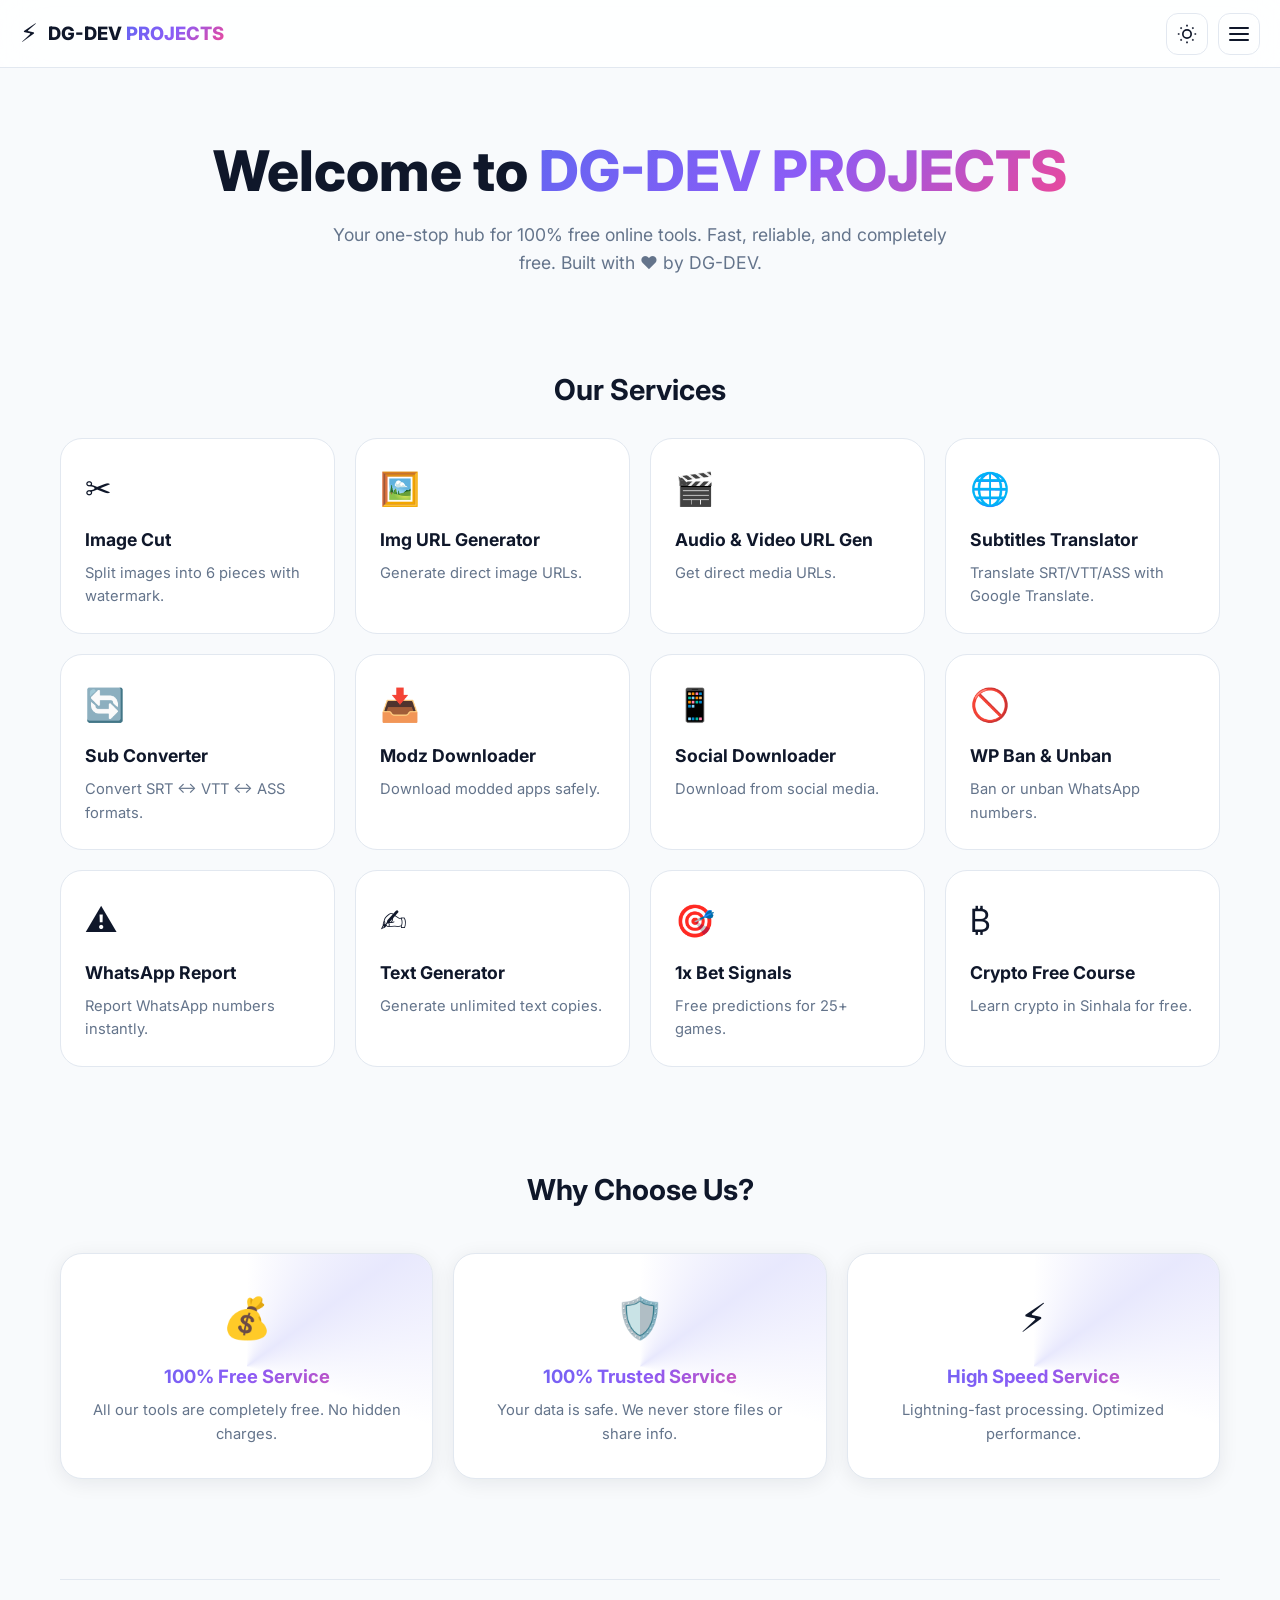
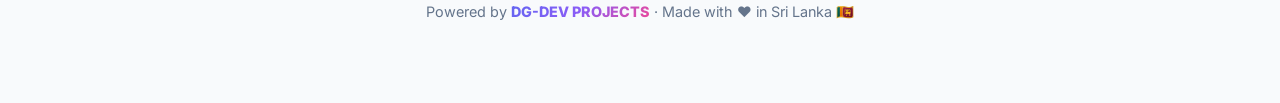
==== index.html @ ba1088c3 "Create index.html" ====
<!DOCTYPE html>
<html lang="en">
<head>
<meta charset="UTF-8"><meta name="viewport" content="width=device-width,initial-scale=1">
<title>DG-DEV PROJECTS - 100% Free Online Tools</title>
<link href="https://fonts.googleapis.com/css2?family=Inter:wght@400;500;600;700;800&family=Noto+Sans+Sinhala:wght@400;500;600;700&display=swap" rel="stylesheet">
<link rel="stylesheet" href="style.css">
<script>(function(){const t=localStorage.getItem('dgdev-theme')||'light';document.documentElement.setAttribute('data-theme',t);})();</script>
<style>
.hero{text-align:center;padding:40px 0 60px}
.hero-title{font-size:clamp(2rem,5vw,3.5rem);font-weight:800;margin-bottom:16px;line-height:1.2}
.hero-brand{background:var(--accent-grad);-webkit-background-clip:text;background-clip:text;color:transparent}
.hero-sub{font-size:1.1rem;color:var(--text-muted);max-width:650px;margin:0 auto}
.section-title{font-size:1.8rem;font-weight:700;margin-bottom:24px;text-align:center}
.services-section{padding:30px 0 60px}
.services-grid{display:grid;grid-template-columns:repeat(auto-fill,minmax(260px,1fr));gap:20px}
.service-card{background:var(--card);border:1px solid var(--border);border-radius:var(--radius-lg);padding:24px;transition:all .3s;position:relative;overflow:hidden}
.service-card::before{content:'';position:absolute;top:0;left:0;right:0;height:3px;background:var(--accent-grad);transform:scaleX(0);transform-origin:left;transition:transform .3s}
.service-card:hover{transform:translateY(-6px);box-shadow:var(--shadow-lg);border-color:var(--primary)}
.service-card:hover::before{transform:scaleX(1)}
.service-card-icon{font-size:2rem;margin-bottom:12px}
.service-card h3{font-size:1.1rem;font-weight:700;margin-bottom:8px}
.service-card p{color:var(--text-muted);font-size:.92rem}
.features-section{padding:40px 0;text-align:center}
.feature-boxes{display:grid;grid-template-columns:repeat(auto-fit,minmax(240px,1fr));gap:20px;margin-top:40px}
.feature-box{background:var(--card);border:1px solid var(--border);border-radius:var(--radius-lg);padding:32px 24px;box-shadow:var(--shadow);transition:all .3s;position:relative;overflow:hidden}
.feature-box::after{content:'';position:absolute;inset:-50%;background:conic-gradient(from 0deg,transparent,rgba(99,102,241,.15),transparent 30%);animation:rotateBg 4s linear infinite;z-index:0}
@keyframes rotateBg{to{transform:rotate(360deg)}}
.feature-box>*{position:relative;z-index:1}
.feature-box:hover{transform:translateY(-4px);box-shadow:var(--shadow-lg)}
.feature-icon{font-size:2.5rem;margin-bottom:12px}
.feature-box h3{font-size:1.15rem;font-weight:700;margin-bottom:8px;background:var(--accent-grad);-webkit-background-clip:text;background-clip:text;color:transparent}
.feature-box p{color:var(--text-muted);font-size:.92rem}
.watermark-bar{margin-top:60px;padding:20px;text-align:center;color:var(--text-muted);font-size:.9rem;border-top:1px solid var(--border)}
.watermark-bar strong{background:var(--accent-grad);-webkit-background-clip:text;background-clip:text;color:transparent;font-weight:800}
</style>
</head>
<body>
<main class="page-container">
  <section class="hero">
    <h1 class="hero-title">Welcome to <span class="hero-brand">DG-DEV PROJECTS</span></h1>
    <p class="hero-sub">Your one-stop hub for 100% free online tools. Fast, reliable, and completely free. Built with ❤️ by DG-DEV.</p>
  </section>

  <section class="services-section">
    <h2 class="section-title">Our Services</h2>
    <div class="services-grid" id="servicesGrid"></div>
  </section>

  <section class="features-section">
    <h2 class="section-title">Why Choose Us?</h2>
    <div class="feature-boxes">
      <div class="feature-box"><div class="feature-icon">💰</div><h3>100% Free Service</h3><p>All our tools are completely free. No hidden charges.</p></div>
      <div class="feature-box"><div class="feature-icon">🛡️</div><h3>100% Trusted Service</h3><p>Your data is safe. We never store files or share info.</p></div>
      <div class="feature-box"><div class="feature-icon">⚡</div><h3>High Speed Service</h3><p>Lightning-fast processing. Optimized performance.</p></div>
    </div>
  </section>

  <div class="watermark-bar">Powered by <strong>DG-DEV PROJECTS</strong> · Made with ❤️ in Sri Lanka 🇱🇰</div>
</main>
<script src="main.js"></script>
<script>
const services=[
{icon:'✂️',name:'Image Cut',desc:'Split images into 6 pieces with watermark.',href:'image-cut.html'},
{icon:'🖼️',name:'Img URL Generator',desc:'Generate direct image URLs.',href:'img-url-generator.html'},
{icon:'🎬',name:'Audio & Video URL Gen',desc:'Get direct media URLs.',href:'av-url-generator.html'},
{icon:'🌐',name:'Subtitles Translator',desc:'Translate SRT/VTT/ASS with Google Translate.',href:'subtitle-translator.html'},
{icon:'🔄',name:'Sub Converter',desc:'Convert SRT ↔ VTT ↔ ASS formats.',href:'subtitle-converter.html'},
{icon:'📥',name:'Modz Downloader',desc:'Download modded apps safely.',href:'modz-downloader.html'},
{icon:'📱',name:'Social Downloader',desc:'Download from social media.',href:'social-downloader.html'},
{icon:'🚫',name:'WP Ban & Unban',desc:'Ban or unban WhatsApp numbers.',href:'wp-ban-unban.html'},
{icon:'⚠️',name:'WhatsApp Report',desc:'Report WhatsApp numbers instantly.',href:'whatsapp-report.html'},
{icon:'✍️',name:'Text Generator',desc:'Generate unlimited text copies.',href:'text-generator.html'},
{icon:'🎯',name:'1x Bet Signals',desc:'Free predictions for 25+ games.',href:'1xbet-signals.html'},
{icon:'₿',name:'Crypto Free Course',desc:'Learn crypto in Sinhala for free.',href:'crypto-course.html'}
];
document.getElementById('servicesGrid').innerHTML=services.map(s=>`<a href="${s.href}" class="service-card"><div class="service-card-icon">${s.icon}</div><h3>${s.name}</h3><p>${s.desc}</p></a>`).join('');
</script>
</body>
</html>
---- style.css ----
:root{--bg:#f8fafc;--bg-2:#fff;--card:#fff;--text:#0f172a;--text-muted:#64748b;--border:#e2e8f0;--primary:#6366f1;--primary-2:#8b5cf6;--accent-grad:linear-gradient(135deg,#6366f1 0%,#8b5cf6 50%,#ec4899 100%);--success:#22c55e;--danger:#ef4444;--warning:#f59e0b;--shadow:0 4px 20px rgba(15,23,42,.08);--shadow-lg:0 20px 50px rgba(15,23,42,.15);--radius:14px;--radius-lg:22px;--header-h:68px}
[data-theme="dark"]{--bg:#0a0f1e;--bg-2:#0f172a;--card:#1e293b;--text:#f1f5f9;--text-muted:#94a3b8;--border:#334155}
*{box-sizing:border-box;margin:0;padding:0}
body{font-family:'Inter','Noto Sans Sinhala',system-ui,sans-serif;background:var(--bg);color:var(--text);line-height:1.6;min-height:100vh;overflow-x:hidden}
a{color:inherit;text-decoration:none}
img{max-width:100%;display:block}

/* Loader */
.dgdev-loader-overlay{position:fixed;inset:0;background:var(--bg);display:flex;flex-direction:column;align-items:center;justify-content:center;gap:20px;z-index:99999;transition:opacity .5s,visibility .5s}
.dgdev-loader-overlay.hidden{opacity:0;visibility:hidden}
.loader{position:relative;width:240px;height:130px;border:1px solid var(--border);padding:15px;background:var(--bg-2);overflow:hidden;border-radius:var(--radius)}
.loader:after{content:"";position:absolute;inset:0;background:linear-gradient(110deg,transparent 40%,rgba(255,255,255,.4) 50%,transparent 60%);animation:ldShine 1.2s linear infinite}
[data-theme="dark"] .loader:after{background:linear-gradient(110deg,transparent 40%,rgba(255,255,255,.1) 50%,transparent 60%)}
@keyframes ldShine{0%{transform:translateX(-100%)}100%{transform:translateX(100%)}}
.loader .wrapper{width:100%;height:100%;position:relative}
.loader .wrapper>div{background:var(--border);border-radius:4px}
.loader .circle{width:50px;height:50px;border-radius:50%}
.loader .line-1,.loader .line-2,.loader .line-3,.loader .line-4{position:absolute;height:10px}
.loader .line-1{top:11px;left:58px;width:100px}
.loader .line-2{top:34px;left:58px;width:150px}
.loader .line-3{top:57px;left:0;width:100%}
.loader .line-4{top:80px;left:0;width:92%}
.loader-brand{font-size:1.1rem;font-weight:700;letter-spacing:2px;background:var(--accent-grad);-webkit-background-clip:text;background-clip:text;color:transparent;animation:ldPulse 1.5s ease-in-out infinite}
@keyframes ldPulse{0%,100%{opacity:.6}50%{opacity:1}}

/* Header */
.dgdev-header{position:fixed;top:0;left:0;right:0;height:var(--header-h);display:flex;align-items:center;justify-content:space-between;padding:0 20px;background:rgba(255,255,255,.85);backdrop-filter:blur(20px);border-bottom:1px solid var(--border);z-index:1000}
[data-theme="dark"] .dgdev-header{background:rgba(15,23,42,.85)}
.dgdev-brand{display:flex;align-items:center;gap:10px;font-weight:800;font-size:1.15rem}
.brand-icon{font-size:1.6rem;display:inline-block;animation:spin 3s linear infinite}
@keyframes spin{to{transform:rotate(360deg)}}
.brand-accent{background:var(--accent-grad);-webkit-background-clip:text;background-clip:text;color:transparent}
.header-actions{display:flex;align-items:center;gap:10px}
.icon-btn{width:42px;height:42px;display:flex;align-items:center;justify-content:center;background:transparent;border:1px solid var(--border);border-radius:12px;cursor:pointer;color:var(--text);transition:all .2s}
.icon-btn:hover{background:var(--bg-2);border-color:var(--primary);color:var(--primary)}
.icon-btn svg{width:20px;height:20px}
.theme-toggle .moon{display:none}
[data-theme="dark"] .theme-toggle .sun{display:none}
[data-theme="dark"] .theme-toggle .moon{display:block}
.hamburger{flex-direction:column;gap:4px}
.hamburger span{width:20px;height:2px;background:currentColor;border-radius:2px}

/* Menu */
.dgdev-menu-overlay{position:fixed;inset:0;z-index:9999;pointer-events:none;visibility:hidden}
.dgdev-menu-overlay.active{pointer-events:auto;visibility:visible}
.menu-backdrop{position:absolute;inset:0;background:rgba(0,0,0,.55);backdrop-filter:blur(4px);opacity:0;transition:opacity .3s}
.dgdev-menu-overlay.active .menu-backdrop{opacity:1}
.menu-panel{position:absolute;top:0;right:0;bottom:0;width:100%;max-width:420px;background:var(--bg-2);border-left:1px solid var(--border);transform:translateX(100%);transition:transform .4s cubic-bezier(.4,0,.2,1);display:flex;flex-direction:column;overflow-y:auto}
.dgdev-menu-overlay.active .menu-panel{transform:translateX(0)}
.menu-header{display:flex;align-items:center;justify-content:space-between;padding:20px;border-bottom:1px solid var(--border);position:sticky;top:0;background:var(--bg-2);z-index:2}
.menu-title{font-weight:800;font-size:1.1rem}
.menu-nav{padding:16px;display:flex;flex-direction:column;gap:6px;flex:1}
.menu-item{display:flex;align-items:center;gap:12px;padding:14px 16px;border-radius:12px;font-weight:500;font-size:.95rem;transition:all .2s;border:1px solid transparent;opacity:0;transform:translateX(20px)}
.dgdev-menu-overlay.active .menu-item{animation:menuIn .4s ease forwards}
@keyframes menuIn{to{opacity:1;transform:none}}
.menu-item:hover{background:var(--bg);border-color:var(--border);transform:translateX(4px)}
.menu-item.active{background:var(--accent-grad);color:#fff}
.menu-icon{font-size:1.2rem}
.menu-footer{padding:20px;border-top:1px solid var(--border);text-align:center;font-size:.85rem;color:var(--text-muted)}

/* Base */
.page-container{padding:calc(var(--header-h) + 30px) 20px 60px;max-width:1200px;margin:0 auto;min-height:100vh}
.page-title{font-size:clamp(1.8rem,4vw,2.5rem);font-weight:800;margin-bottom:8px;background:var(--accent-grad);-webkit-background-clip:text;background-clip:text;color:transparent}
.page-subtitle{color:var(--text-muted);margin-bottom:30px}
.card{background:var(--card);border:1px solid var(--border);border-radius:var(--radius-lg);padding:24px;box-shadow:var(--shadow)}
.btn-primary{display:inline-flex;align-items:center;justify-content:center;gap:8px;padding:12px 24px;background:var(--accent-grad);color:#fff;border:none;border-radius:12px;font-weight:600;font-size:1rem;cursor:pointer;transition:all .2s;font-family:inherit}
.btn-primary:hover{transform:translateY(-2px);box-shadow:0 10px 25px rgba(99,102,241,.4)}
.btn-primary:disabled{opacity:.5;cursor:not-allowed;transform:none}
.btn-secondary{display:inline-flex;align-items:center;gap:8px;padding:10px 18px;background:var(--bg-2);color:var(--text);border:1px solid var(--border);border-radius:10px;font-weight:500;cursor:pointer;font-family:inherit;transition:all .2s}
.btn-secondary:hover{border-color:var(--primary);color:var(--primary)}
.form-input,.form-select,.form-textarea{width:100%;padding:12px 16px;background:var(--bg-2);color:var(--text);border:1px solid var(--border);border-radius:12px;font-family:inherit;font-size:1rem}
.form-input:focus,.form-select:focus,.form-textarea:focus{outline:none;border-color:var(--primary);box-shadow:0 0 0 3px rgba(99,102,241,.15)}
.form-label{display:block;font-weight:600;margin-bottom:8px;font-size:.95rem}
.form-group{margin-bottom:20px}
.toast{position:fixed;bottom:24px;left:50%;transform:translateX(-50%) translateY(100px);background:var(--card);color:var(--text);padding:14px 24px;border-radius:12px;border:1px solid var(--border);box-shadow:var(--shadow-lg);font-weight:500;opacity:0;transition:all .3s;z-index:10000;max-width:90vw}
.toast.show{opacity:1;transform:translateX(-50%) translateY(0)}
.toast.success{border-left:4px solid var(--success)}
.toast.error{border-left:4px solid var(--danger)}
@media(max-width:640px){:root{--header-h:60px}.page-container{padding:calc(var(--header-h) + 20px) 16px 40px}.menu-panel{max-width:100%}}
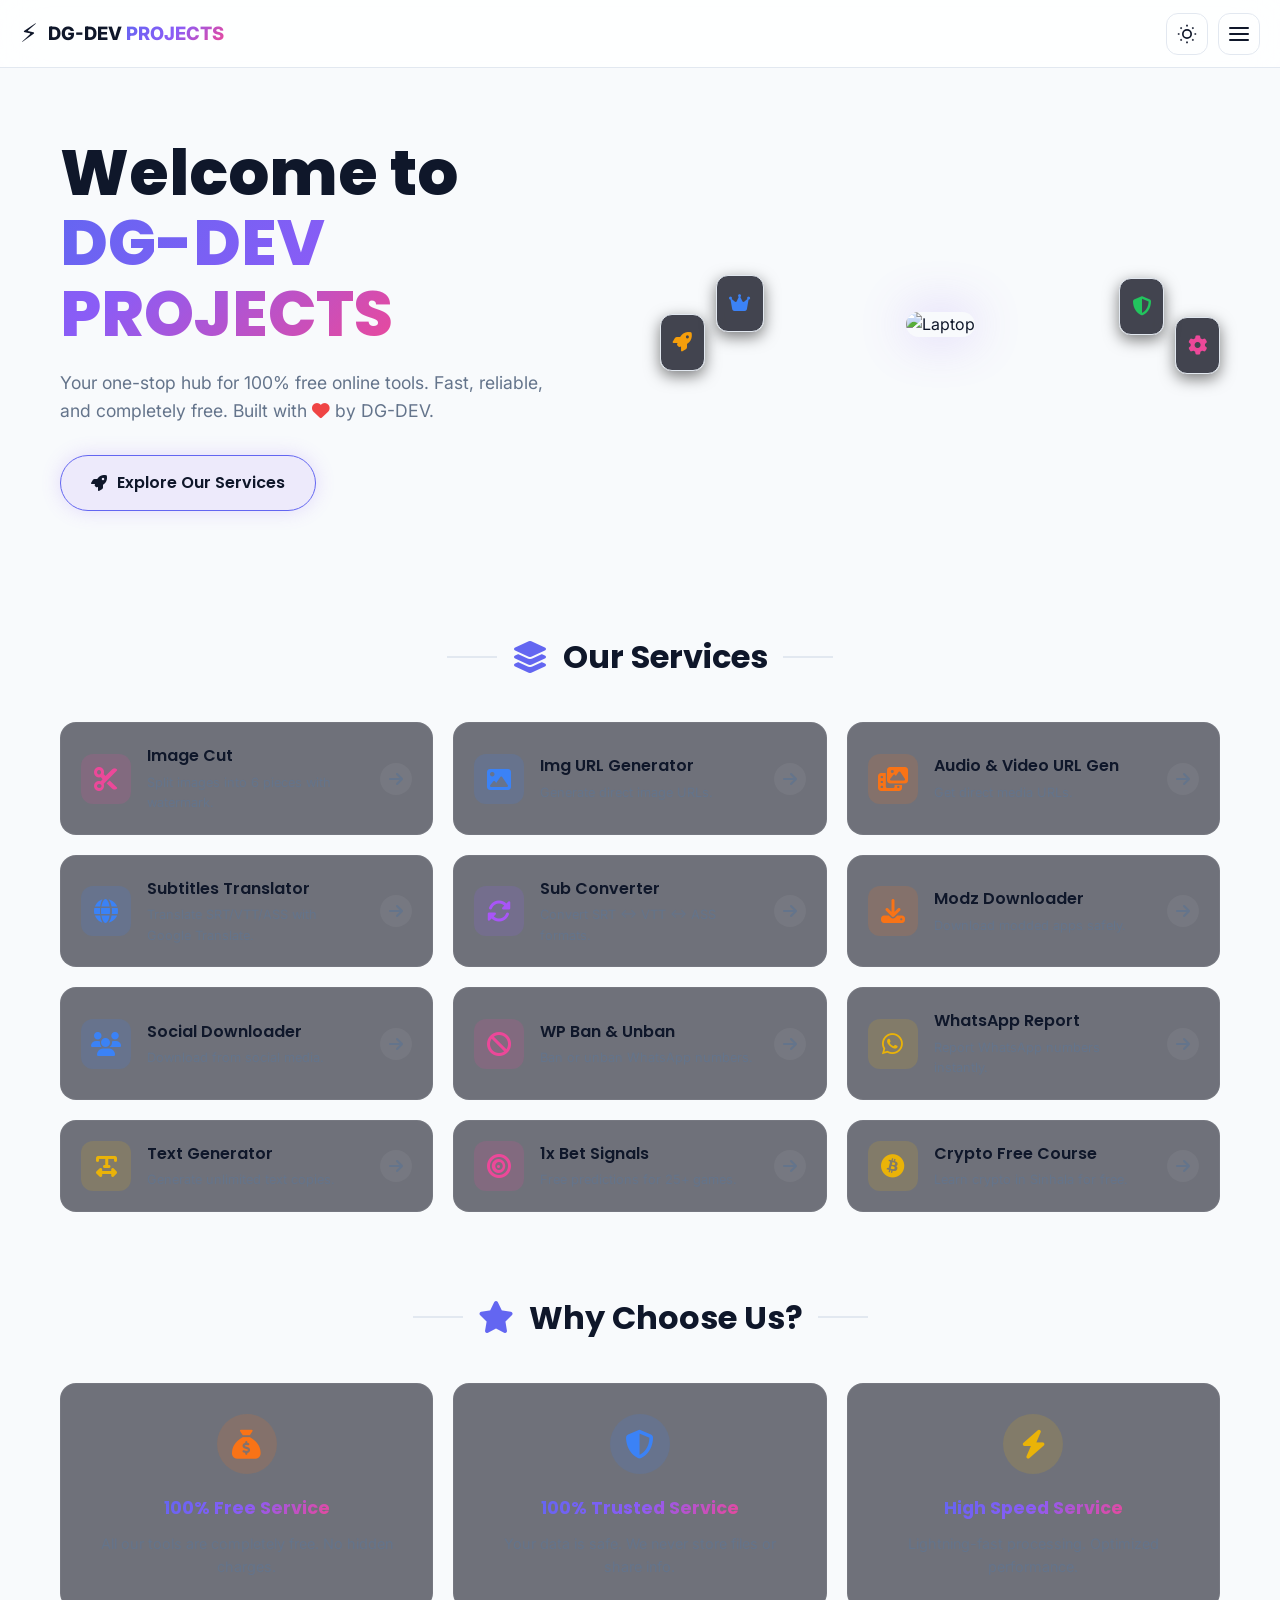
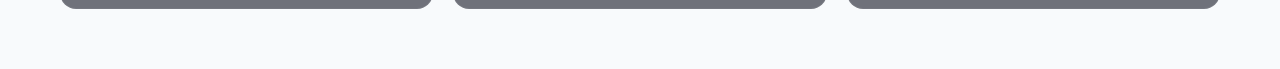
==== commit 65fbf75b: "Update index.html" ====
--- a/index.html
+++ b/index.html
@@ -3,78 +3,151 @@
 <head>
 <meta charset="UTF-8"><meta name="viewport" content="width=device-width,initial-scale=1">
 <title>DG-DEV PROJECTS - 100% Free Online Tools</title>
-<link href="https://fonts.googleapis.com/css2?family=Inter:wght@400;500;600;700;800&family=Noto+Sans+Sinhala:wght@400;500;600;700&display=swap" rel="stylesheet">
+<link href="https://fonts.googleapis.com/css2?family=Poppins:wght@300;400;500;600;700;800&family=Inter:wght@400;500;600;700&display=swap" rel="stylesheet">
+<link rel="stylesheet" href="https://cdnjs.cloudflare.com/ajax/libs/font-awesome/6.4.0/css/all.min.css">
 <link rel="stylesheet" href="style.css">
-<script>(function(){const t=localStorage.getItem('dgdev-theme')||'light';document.documentElement.setAttribute('data-theme',t);})();</script>
 <style>
-.hero{text-align:center;padding:40px 0 60px}
-.hero-title{font-size:clamp(2rem,5vw,3.5rem);font-weight:800;margin-bottom:16px;line-height:1.2}
-.hero-brand{background:var(--accent-grad);-webkit-background-clip:text;background-clip:text;color:transparent}
-.hero-sub{font-size:1.1rem;color:var(--text-muted);max-width:650px;margin:0 auto}
-.section-title{font-size:1.8rem;font-weight:700;margin-bottom:24px;text-align:center}
-.services-section{padding:30px 0 60px}
-.services-grid{display:grid;grid-template-columns:repeat(auto-fill,minmax(260px,1fr));gap:20px}
-.service-card{background:var(--card);border:1px solid var(--border);border-radius:var(--radius-lg);padding:24px;transition:all .3s;position:relative;overflow:hidden}
-.service-card::before{content:'';position:absolute;top:0;left:0;right:0;height:3px;background:var(--accent-grad);transform:scaleX(0);transform-origin:left;transition:transform .3s}
-.service-card:hover{transform:translateY(-6px);box-shadow:var(--shadow-lg);border-color:var(--primary)}
-.service-card:hover::before{transform:scaleX(1)}
-.service-card-icon{font-size:2rem;margin-bottom:12px}
-.service-card h3{font-size:1.1rem;font-weight:700;margin-bottom:8px}
-.service-card p{color:var(--text-muted);font-size:.92rem}
-.features-section{padding:40px 0;text-align:center}
-.feature-boxes{display:grid;grid-template-columns:repeat(auto-fit,minmax(240px,1fr));gap:20px;margin-top:40px}
-.feature-box{background:var(--card);border:1px solid var(--border);border-radius:var(--radius-lg);padding:32px 24px;box-shadow:var(--shadow);transition:all .3s;position:relative;overflow:hidden}
-.feature-box::after{content:'';position:absolute;inset:-50%;background:conic-gradient(from 0deg,transparent,rgba(99,102,241,.15),transparent 30%);animation:rotateBg 4s linear infinite;z-index:0}
-@keyframes rotateBg{to{transform:rotate(360deg)}}
-.feature-box>*{position:relative;z-index:1}
-.feature-box:hover{transform:translateY(-4px);box-shadow:var(--shadow-lg)}
-.feature-icon{font-size:2.5rem;margin-bottom:12px}
-.feature-box h3{font-size:1.15rem;font-weight:700;margin-bottom:8px;background:var(--accent-grad);-webkit-background-clip:text;background-clip:text;color:transparent}
-.feature-box p{color:var(--text-muted);font-size:.92rem}
-.watermark-bar{margin-top:60px;padding:20px;text-align:center;color:var(--text-muted);font-size:.9rem;border-top:1px solid var(--border)}
-.watermark-bar strong{background:var(--accent-grad);-webkit-background-clip:text;background-clip:text;color:transparent;font-weight:800}
+/* Hero Section */
+.hero { display: flex; align-items: center; justify-content: space-between; gap: 40px; padding: 40px 0 80px; }
+.hero-content { flex: 1; }
+.hero-title { font-family: 'Poppins', sans-serif; font-size: clamp(2.5rem, 5vw, 4.5rem); font-weight: 800; line-height: 1.1; margin-bottom: 20px; }
+.hero-title span { background: var(--accent-grad); -webkit-background-clip: text; background-clip: text; color: transparent; }
+.hero-sub { font-size: 1.1rem; color: var(--text-muted); margin-bottom: 30px; max-width: 500px; }
+.hero-btn { display: inline-flex; align-items: center; gap: 10px; padding: 14px 30px; background: rgba(139, 92, 246, 0.1); border: 1px solid var(--primary); color: var(--text); border-radius: 30px; font-family: 'Poppins', sans-serif; font-weight: 600; font-size: 1rem; transition: all 0.3s; box-shadow: 0 0 20px rgba(139, 92, 246, 0.2); }
+.hero-btn:hover { background: var(--primary); color: #fff; box-shadow: 0 0 30px var(--primary-glow); transform: translateY(-3px); }
+.hero-image { flex: 1; position: relative; display: flex; justify-content: center; }
+.hero-image img { max-width: 100%; border-radius: 20px; box-shadow: 0 0 50px rgba(139, 92, 246, 0.3); }
+/* Floating icons animation */
+.floating-icon { position: absolute; background: rgba(20, 23, 35, 0.8); backdrop-filter: blur(5px); border: 1px solid var(--border); padding: 12px; border-radius: 12px; color: var(--primary); font-size: 1.2rem; box-shadow: 0 5px 15px rgba(0,0,0,0.5); animation: float 4s ease-in-out infinite; }
+.fi-1 { top: 10%; left: 0; animation-delay: 0s; color: #f59e0b; }
+.fi-2 { top: 20%; right: 0; animation-delay: 1s; color: #ec4899; }
+.fi-3 { bottom: 20%; left: 10%; animation-delay: 2s; color: #3b82f6; }
+.fi-4 { bottom: 10%; right: 10%; animation-delay: 3s; color: #22c55e; }
+@keyframes float { 0%, 100% { transform: translateY(0); } 50% { transform: translateY(-15px); } }
+
+/* Services Section */
+.section-title { font-family: 'Poppins', sans-serif; font-size: 2rem; font-weight: 700; text-align: center; margin-bottom: 40px; display: flex; align-items: center; justify-content: center; gap: 15px; }
+.section-title::before, .section-title::after { content: ''; height: 2px; width: 50px; background: var(--border); }
+.section-title i { color: var(--primary); }
+.services-grid { display: grid; grid-template-columns: repeat(3, 1fr); gap: 20px; }
+.service-card { display: flex; align-items: center; gap: 16px; background: rgba(20, 23, 35, 0.6); border: 1px solid rgba(255, 255, 255, 0.05); border-radius: 16px; padding: 20px; transition: all 0.3s; position: relative; overflow: hidden; }
+.service-card::before { content: ''; position: absolute; inset: 0; background: linear-gradient(90deg, rgba(139, 92, 246, 0.1), transparent); opacity: 0; transition: opacity 0.3s; z-index: 0; }
+.service-card:hover { transform: translateY(-5px); border-color: var(--primary); box-shadow: 0 10px 30px rgba(139, 92, 246, 0.15); }
+.service-card:hover::before { opacity: 1; }
+.service-icon { width: 50px; height: 50px; border-radius: 12px; display: flex; align-items: center; justify-content: center; font-size: 1.5rem; z-index: 1; flex-shrink: 0; }
+.sc-purple { background: rgba(139, 92, 246, 0.15); color: #a855f7; }
+.sc-blue { background: rgba(59, 130, 246, 0.15); color: #3b82f6; }
+.sc-pink { background: rgba(236, 72, 153, 0.15); color: #ec4899; }
+.sc-green { background: rgba(34, 197, 94, 0.15); color: #22c55e; }
+.sc-orange { background: rgba(249, 115, 22, 0.15); color: #f97316; }
+.sc-yellow { background: rgba(234, 179, 8, 0.15); color: #eab308; }
+.service-info { flex: 1; z-index: 1; }
+.service-info h3 { font-family: 'Poppins', sans-serif; font-size: 1rem; font-weight: 600; margin-bottom: 4px; }
+.service-info p { font-size: 0.8rem; color: var(--text-muted); }
+.service-arrow { width: 32px; height: 32px; border-radius: 50%; background: rgba(255, 255, 255, 0.05); display: flex; align-items: center; justify-content: center; color: var(--text-muted); transition: all 0.3s; z-index: 1; flex-shrink: 0; }
+.service-card:hover .service-arrow { background: var(--primary); color: #fff; transform: translateX(4px); }
+
+/* Features Section */
+.features-section { margin-top: 80px; }
+.features-grid { display: grid; grid-template-columns: repeat(3, 1fr); gap: 20px; }
+.feature-box { background: rgba(20, 23, 35, 0.6); border: 1px solid rgba(255, 255, 255, 0.05); border-radius: 16px; padding: 30px; text-align: center; transition: all 0.3s; position: relative; overflow: hidden; }
+.feature-box::after { content: ''; position: absolute; top: -50%; left: -50%; width: 200%; height: 200%; background: conic-gradient(transparent, rgba(139, 92, 246, 0.1), transparent 30%); animation: rotate 4s linear infinite; z-index: 0; opacity: 0; transition: opacity 0.3s; }
+.feature-box:hover::after { opacity: 1; }
+.feature-box > * { position: relative; z-index: 1; }
+.feature-box:hover { border-color: var(--primary); transform: translateY(-5px); box-shadow: 0 10px 30px rgba(139, 92, 246, 0.15); }
+.feature-icon { width: 60px; height: 60px; margin: 0 auto 20px; border-radius: 50%; display: flex; align-items: center; justify-content: center; font-size: 1.8rem; }
+.feature-box h3 { font-family: 'Poppins', sans-serif; font-size: 1.1rem; margin-bottom: 10px; }
+.feature-box h3 span { background: var(--accent-grad); -webkit-background-clip: text; background-clip: text; color: transparent; }
+.feature-box p { font-size: 0.9rem; color: var(--text-muted); }
+
+@media (max-width: 992px) {
+  .hero { flex-direction: column; text-align: center; padding: 20px 0 60px; }
+  .hero-sub { margin: 0 auto 30px; }
+  .services-grid, .features-grid { grid-template-columns: repeat(2, 1fr); }
+}
+@media (max-width: 640px) {
+  .services-grid, .features-grid { grid-template-columns: 1fr; }
+  .hero-title { font-size: 2.2rem; }
+  .floating-icon { display: none; }
+}
 </style>
 </head>
 <body>
 <main class="page-container">
+  
+  <!-- Hero Section -->
   <section class="hero">
-    <h1 class="hero-title">Welcome to <span class="hero-brand">DG-DEV PROJECTS</span></h1>
-    <p class="hero-sub">Your one-stop hub for 100% free online tools. Fast, reliable, and completely free. Built with ❤️ by DG-DEV.</p>
+    <div class="hero-content">
+      <h1 class="hero-title">Welcome to <br><span>DG-DEV PROJECTS</span></h1>
+      <p class="hero-sub">Your one-stop hub for 100% free online tools. Fast, reliable, and completely free. Built with <i class="fa-solid fa-heart" style="color: #ef4444;"></i> by DG-DEV.</p>
+      <a href="#services" class="hero-btn"><i class="fa-solid fa-rocket"></i> Explore Our Services</a>
+    </div>
+    <div class="hero-image">
+      <!-- Laptop Image from Unsplash to match the vibe -->
+      <img src="https://images.unsplash.com/photo-1618477388954-7852f32655ec?auto=format&fit=crop&w=600&q=80" alt="Laptop">
+      <div class="floating-icon fi-1"><i class="fa-solid fa-rocket"></i></div>
+      <div class="floating-icon fi-2"><i class="fa-solid fa-gear"></i></div>
+      <div class="floating-icon fi-3"><i class="fa-solid fa-crown"></i></div>
+      <div class="floating-icon fi-4"><i class="fa-solid fa-shield-halved"></i></div>
+    </div>
   </section>
 
-  <section class="services-section">
-    <h2 class="section-title">Our Services</h2>
+  <!-- Services Section -->
+  <section id="services" style="padding-top: 40px;">
+    <h2 class="section-title"><i class="fa-solid fa-layer-group"></i> Our Services</h2>
     <div class="services-grid" id="servicesGrid"></div>
   </section>
 
+  <!-- Why Choose Us -->
   <section class="features-section">
-    <h2 class="section-title">Why Choose Us?</h2>
-    <div class="feature-boxes">
-      <div class="feature-box"><div class="feature-icon">💰</div><h3>100% Free Service</h3><p>All our tools are completely free. No hidden charges.</p></div>
-      <div class="feature-box"><div class="feature-icon">🛡️</div><h3>100% Trusted Service</h3><p>Your data is safe. We never store files or share info.</p></div>
-      <div class="feature-box"><div class="feature-icon">⚡</div><h3>High Speed Service</h3><p>Lightning-fast processing. Optimized performance.</p></div>
+    <h2 class="section-title"><i class="fa-solid fa-star"></i> Why Choose Us?</h2>
+    <div class="features-grid">
+      <div class="feature-box">
+        <div class="feature-icon" style="background: rgba(249, 115, 22, 0.15); color: #f97316;"><i class="fa-solid fa-sack-dollar"></i></div>
+        <h3><span>100% Free Service</span></h3>
+        <p>All our tools are completely free. No hidden charges.</p>
+      </div>
+      <div class="feature-box">
+        <div class="feature-icon" style="background: rgba(59, 130, 246, 0.15); color: #3b82f6;"><i class="fa-solid fa-shield-halved"></i></div>
+        <h3><span>100% Trusted Service</span></h3>
+        <p>Your data is safe. We never store files or share info.</p>
+      </div>
+      <div class="feature-box">
+        <div class="feature-icon" style="background: rgba(234, 179, 8, 0.15); color: #eab308;"><i class="fa-solid fa-bolt"></i></div>
+        <h3><span>High Speed Service</span></h3>
+        <p>Lightning-fast processing. Optimized performance.</p>
+      </div>
     </div>
   </section>
 
-  <div class="watermark-bar">Powered by <strong>DG-DEV PROJECTS</strong> · Made with ❤️ in Sri Lanka 🇱🇰</div>
 </main>
+
 <script src="main.js"></script>
 <script>
 const services=[
-{icon:'✂️',name:'Image Cut',desc:'Split images into 6 pieces with watermark.',href:'image-cut.html'},
-{icon:'🖼️',name:'Img URL Generator',desc:'Generate direct image URLs.',href:'img-url-generator.html'},
-{icon:'🎬',name:'Audio & Video URL Gen',desc:'Get direct media URLs.',href:'av-url-generator.html'},
-{icon:'🌐',name:'Subtitles Translator',desc:'Translate SRT/VTT/ASS with Google Translate.',href:'subtitle-translator.html'},
-{icon:'🔄',name:'Sub Converter',desc:'Convert SRT ↔ VTT ↔ ASS formats.',href:'subtitle-converter.html'},
-{icon:'📥',name:'Modz Downloader',desc:'Download modded apps safely.',href:'modz-downloader.html'},
-{icon:'📱',name:'Social Downloader',desc:'Download from social media.',href:'social-downloader.html'},
-{icon:'🚫',name:'WP Ban & Unban',desc:'Ban or unban WhatsApp numbers.',href:'wp-ban-unban.html'},
-{icon:'⚠️',name:'WhatsApp Report',desc:'Report WhatsApp numbers instantly.',href:'whatsapp-report.html'},
-{icon:'✍️',name:'Text Generator',desc:'Generate unlimited text copies.',href:'text-generator.html'},
-{icon:'🎯',name:'1x Bet Signals',desc:'Free predictions for 25+ games.',href:'1xbet-signals.html'},
-{icon:'₿',name:'Crypto Free Course',desc:'Learn crypto in Sinhala for free.',href:'crypto-course.html'}
+  {icon:'<i class="fa-solid fa-scissors"></i>', color:'sc-pink', name:'Image Cut', desc:'Split images into 6 pieces with watermark.', href:'image-cut.html'},
+  {icon:'<i class="fa-solid fa-image"></i>', color:'sc-blue', name:'Img URL Generator', desc:'Generate direct image URLs.', href:'img-url-generator.html'},
+  {icon:'<i class="fa-solid fa-photo-film"></i>', color:'sc-orange', name:'Audio & Video URL Gen', desc:'Get direct media URLs.', href:'av-url-generator.html'},
+  {icon:'<i class="fa-solid fa-globe"></i>', color:'sc-blue', name:'Subtitles Translator', desc:'Translate SRT/VTT/ASS with Google Translate.', href:'subtitle-translator.html'},
+  {icon:'<i class="fa-solid fa-rotate"></i>', color:'sc-purple', name:'Sub Converter', desc:'Convert SRT ↔ VTT ↔ ASS formats.', href:'subtitle-converter.html'},
+  {icon:'<i class="fa-solid fa-download"></i>', color:'sc-orange', name:'Modz Downloader', desc:'Download modded apps safely.', href:'modz-downloader.html'},
+  {icon:'<i class="fa-solid fa-users"></i>', color:'sc-blue', name:'Social Downloader', desc:'Download from social media.', href:'social-downloader.html'},
+  {icon:'<i class="fa-solid fa-ban"></i>', color:'sc-pink', name:'WP Ban & Unban', desc:'Ban or unban WhatsApp numbers.', href:'wp-ban-unban.html'},
+  {icon:'<i class="fa-brands fa-whatsapp"></i>', color:'sc-yellow', name:'WhatsApp Report', desc:'Report WhatsApp numbers instantly.', href:'whatsapp-report.html'},
+  {icon:'<i class="fa-solid fa-text-width"></i>', color:'sc-yellow', name:'Text Generator', desc:'Generate unlimited text copies.', href:'text-generator.html'},
+  {icon:'<i class="fa-solid fa-bullseye"></i>', color:'sc-pink', name:'1x Bet Signals', desc:'Free predictions for 25+ games.', href:'1xbet-signals.html'},
+  {icon:'<i class="fa-brands fa-bitcoin"></i>', color:'sc-yellow', name:'Crypto Free Course', desc:'Learn crypto in Sinhala for free.', href:'crypto-course.html'}
 ];
-document.getElementById('servicesGrid').innerHTML=services.map(s=>`<a href="${s.href}" class="service-card"><div class="service-card-icon">${s.icon}</div><h3>${s.name}</h3><p>${s.desc}</p></a>`).join('');
+document.getElementById('servicesGrid').innerHTML=services.map(s=>`
+  <a href="${s.href}" class="service-card">
+    <div class="service-icon ${s.color}">${s.icon}</div>
+    <div class="service-info">
+      <h3>${s.name}</h3>
+      <p>${s.desc}</p>
+    </div>
+    <div class="service-arrow"><i class="fa-solid fa-arrow-right"></i></div>
+  </a>
+`).join('');
 </script>
 </body>
 </html>
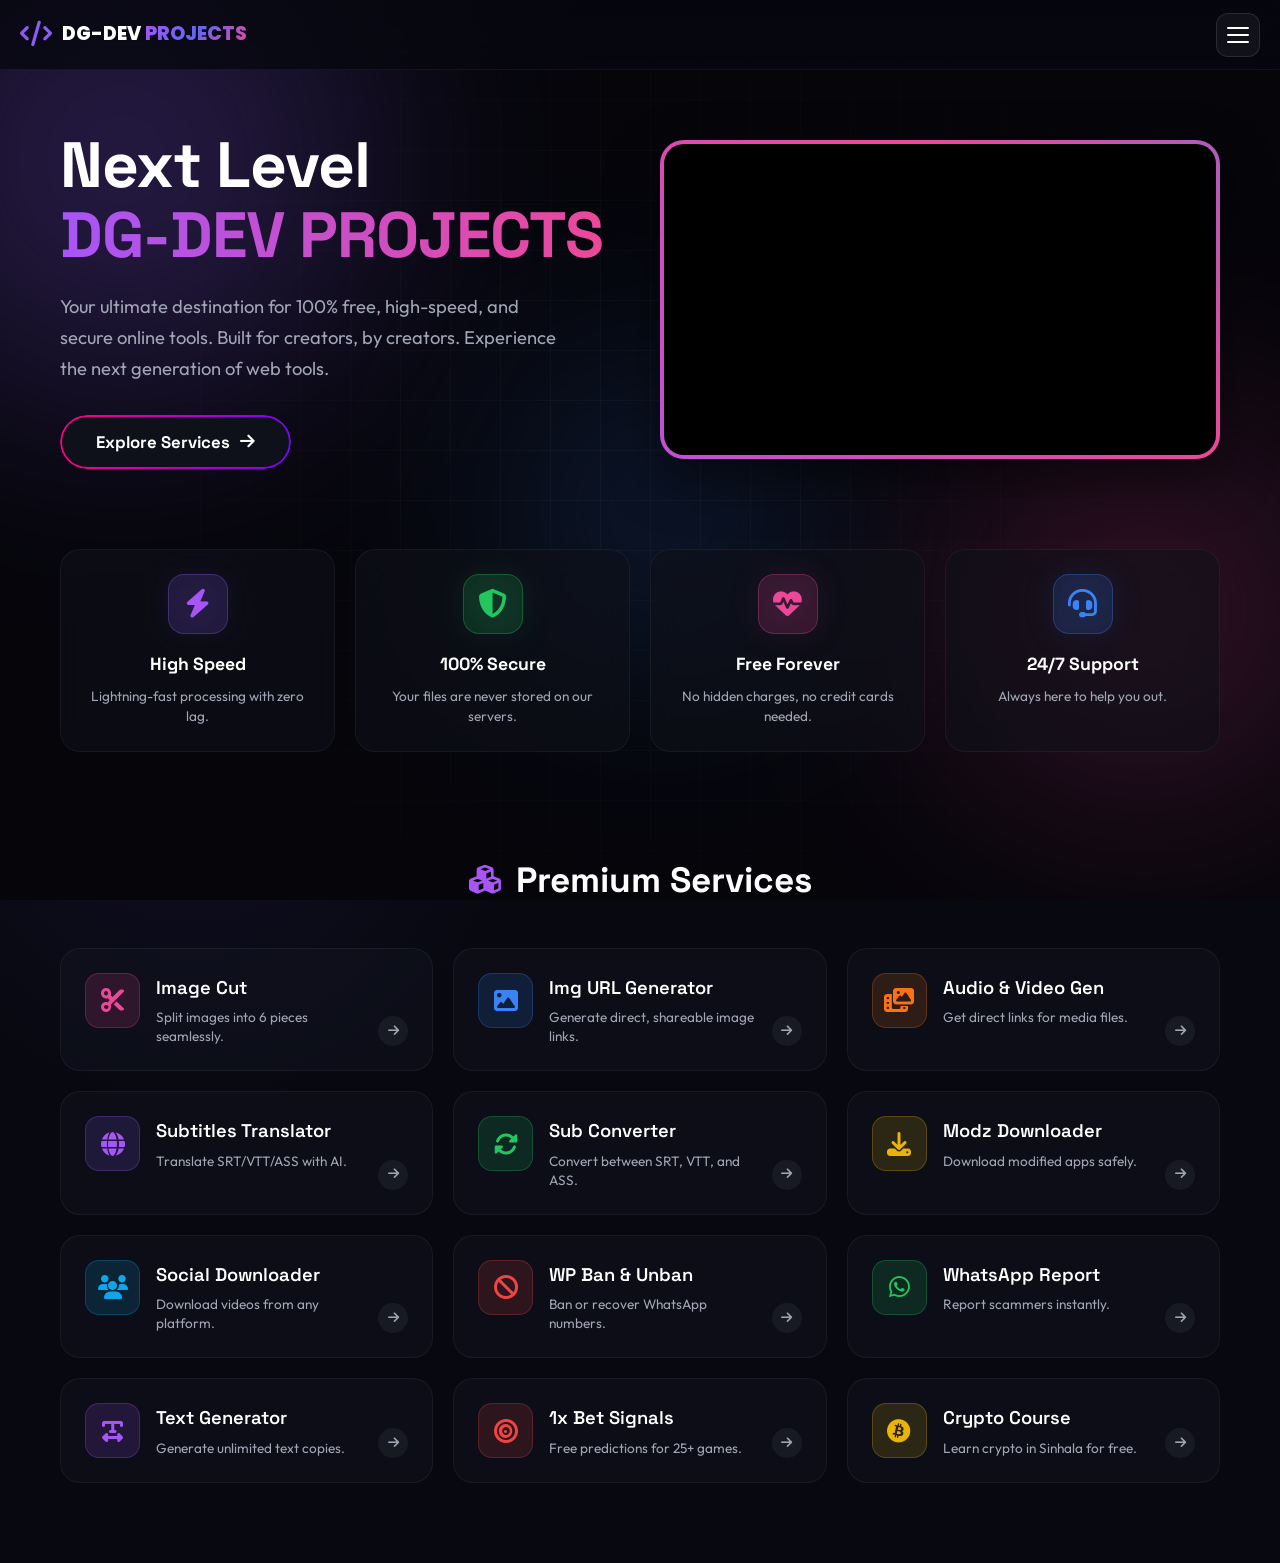
==== commit dd1e1d8f: "Update index.html" ====
--- a/index.html
+++ b/index.html
@@ -2,121 +2,267 @@
 <html lang="en">
 <head>
 <meta charset="UTF-8"><meta name="viewport" content="width=device-width,initial-scale=1">
-<title>DG-DEV PROJECTS - 100% Free Online Tools</title>
-<link href="https://fonts.googleapis.com/css2?family=Poppins:wght@300;400;500;600;700;800&family=Inter:wght@400;500;600;700&display=swap" rel="stylesheet">
+<title>DG-DEV PROJECTS - Next Level Tools</title>
+<link rel="preconnect" href="https://fonts.googleapis.com">
+<link rel="preconnect" href="https://fonts.gstatic.com" crossorigin>
+<link href="https://fonts.googleapis.com/css2?family=Outfit:wght@300;400;500;600;700&family=Space+Grotesk:wght@500;600;700&display=swap" rel="stylesheet">
 <link rel="stylesheet" href="https://cdnjs.cloudflare.com/ajax/libs/font-awesome/6.4.0/css/all.min.css">
 <link rel="stylesheet" href="style.css">
 <style>
-/* Hero Section */
-.hero { display: flex; align-items: center; justify-content: space-between; gap: 40px; padding: 40px 0 80px; }
-.hero-content { flex: 1; }
-.hero-title { font-family: 'Poppins', sans-serif; font-size: clamp(2.5rem, 5vw, 4.5rem); font-weight: 800; line-height: 1.1; margin-bottom: 20px; }
-.hero-title span { background: var(--accent-grad); -webkit-background-clip: text; background-clip: text; color: transparent; }
-.hero-sub { font-size: 1.1rem; color: var(--text-muted); margin-bottom: 30px; max-width: 500px; }
-.hero-btn { display: inline-flex; align-items: center; gap: 10px; padding: 14px 30px; background: rgba(139, 92, 246, 0.1); border: 1px solid var(--primary); color: var(--text); border-radius: 30px; font-family: 'Poppins', sans-serif; font-weight: 600; font-size: 1rem; transition: all 0.3s; box-shadow: 0 0 20px rgba(139, 92, 246, 0.2); }
-.hero-btn:hover { background: var(--primary); color: #fff; box-shadow: 0 0 30px var(--primary-glow); transform: translateY(-3px); }
-.hero-image { flex: 1; position: relative; display: flex; justify-content: center; }
-.hero-image img { max-width: 100%; border-radius: 20px; box-shadow: 0 0 50px rgba(139, 92, 246, 0.3); }
-/* Floating icons animation */
-.floating-icon { position: absolute; background: rgba(20, 23, 35, 0.8); backdrop-filter: blur(5px); border: 1px solid var(--border); padding: 12px; border-radius: 12px; color: var(--primary); font-size: 1.2rem; box-shadow: 0 5px 15px rgba(0,0,0,0.5); animation: float 4s ease-in-out infinite; }
-.fi-1 { top: 10%; left: 0; animation-delay: 0s; color: #f59e0b; }
-.fi-2 { top: 20%; right: 0; animation-delay: 1s; color: #ec4899; }
-.fi-3 { bottom: 20%; left: 10%; animation-delay: 2s; color: #3b82f6; }
-.fi-4 { bottom: 10%; right: 10%; animation-delay: 3s; color: #22c55e; }
-@keyframes float { 0%, 100% { transform: translateY(0); } 50% { transform: translateY(-15px); } }
-
-/* Services Section */
-.section-title { font-family: 'Poppins', sans-serif; font-size: 2rem; font-weight: 700; text-align: center; margin-bottom: 40px; display: flex; align-items: center; justify-content: center; gap: 15px; }
-.section-title::before, .section-title::after { content: ''; height: 2px; width: 50px; background: var(--border); }
-.section-title i { color: var(--primary); }
+/* =========================================
+   NEXT LEVEL HOME PAGE DESIGN
+========================================= */
+
+/* 1. Animated RGB Background */
+.home-bg {
+  position: fixed; inset: 0; z-index: -2; background: #05050a; overflow: hidden;
+}
+.rgb-blob {
+  position: absolute; border-radius: 50%; filter: blur(120px); opacity: 0.4;
+  animation: moveBlob 15s infinite alternate ease-in-out;
+}
+.blob-1 { width: 500px; height: 500px; background: rgba(139, 92, 246, 0.6); top: -10%; left: -10%; }
+.blob-2 { width: 400px; height: 400px; background: rgba(236, 72, 153, 0.5); bottom: 10%; right: -5%; animation-delay: -5s; }
+.blob-3 { width: 300px; height: 300px; background: rgba(59, 130, 246, 0.5); top: 40%; left: 40%; animation-delay: -10s; }
+@keyframes moveBlob {
+  0% { transform: translate(0, 0) scale(1); }
+  50% { transform: translate(100px, 50px) scale(1.2); }
+  100% { transform: translate(-50px, 100px) scale(0.9); }
+}
+
+/* Grid Overlay for Tech Feel */
+.home-bg::after {
+  content: ''; position: absolute; inset: 0;
+  background-image: linear-gradient(rgba(255,255,255,0.03) 1px, transparent 1px), linear-gradient(90deg, rgba(255,255,255,0.03) 1px, transparent 1px);
+  background-size: 50px 50px;
+  mask-image: radial-gradient(circle at center, black 10%, transparent 80%);
+  -webkit-mask-image: radial-gradient(circle at center, black 10%, transparent 80%);
+}
+
+/* 2. Hero Section (Text + Video) */
+.hero {
+  display: grid; grid-template-columns: 1fr 1fr; gap: 40px; align-items: center;
+  padding: 20px 0 60px;
+}
+.hero-text h1 {
+  font-family: 'Space Grotesk', sans-serif; font-size: clamp(2.5rem, 5vw, 4.5rem);
+  font-weight: 700; line-height: 1.1; margin-bottom: 20px; letter-spacing: -1px;
+}
+.hero-text h1 span {
+  background: linear-gradient(90deg, #a855f7, #ec4899, #3b82f6, #a855f7);
+  background-size: 300% 100%;
+  -webkit-background-clip: text; background-clip: text; color: transparent;
+  animation: rgbText 4s linear infinite;
+}
+@keyframes rgbText { 0% { background-position: 0% 50%; } 100% { background-position: 100% 50%; } }
+
+.hero-text p {
+  font-family: 'Outfit', sans-serif; font-size: 1.15rem; color: #a0a5b5;
+  margin-bottom: 30px; max-width: 90%; line-height: 1.7;
+}
+.hero-btn {
+  display: inline-flex; align-items: center; gap: 12px; padding: 16px 36px;
+  font-family: 'Space Grotesk', sans-serif; font-weight: 600; font-size: 1.1rem;
+  color: #fff; background: rgba(139, 92, 246, 0.1); border: 1px solid rgba(139, 92, 246, 0.5);
+  border-radius: 50px; cursor: pointer; transition: all 0.4s; position: relative; overflow: hidden;
+}
+.hero-btn::before {
+  content: ''; position: absolute; top: 0; left: -100%; width: 100%; height: 100%;
+  background: linear-gradient(90deg, transparent, rgba(139, 92, 246, 0.4), transparent);
+  transition: left 0.5s;
+}
+.hero-btn:hover::before { left: 100%; }
+.hero-btn:hover {
+  background: rgba(139, 92, 246, 0.2); border-color: #a855f7;
+  box-shadow: 0 0 30px rgba(139, 92, 246, 0.5); transform: translateY(-3px);
+}
+
+/* Video Container */
+.hero-video-wrapper {
+  position: relative; width: 100%; border-radius: 24px; padding: 4px;
+  background: linear-gradient(45deg, #a855f7, #ec4899, #3b82f6);
+  background-size: 200% 200%; animation: borderRGB 4s linear infinite;
+  box-shadow: 0 20px 50px rgba(0,0,0,0.5);
+}
+@keyframes borderRGB { 0% { background-position: 0% 50%; } 100% { background-position: 100% 50%; } }
+.hero-video-inner {
+  border-radius: 20px; overflow: hidden; background: #000;
+  position: relative; aspect-ratio: 16/9; display: flex; align-items: center; justify-content: center;
+}
+.hero-video-inner video {
+  width: 100%; height: 100%; object-fit: cover;
+}
+
+/* 3. Advantages (Replacing Floating Icons) */
+.advantages-grid {
+  display: grid; grid-template-columns: repeat(4, 1fr); gap: 20px;
+  margin-top: 20px; margin-bottom: 60px; position: relative; z-index: 2;
+}
+.adv-card {
+  background: rgba(15, 17, 26, 0.6); backdrop-filter: blur(15px); -webkit-backdrop-filter: blur(15px);
+  border: 1px solid rgba(255, 255, 255, 0.05); border-radius: 20px; padding: 24px;
+  text-align: center; transition: all 0.4s; position: relative; overflow: hidden;
+}
+.adv-card::before {
+  content: ''; position: absolute; inset: 0; border-radius: 20px; padding: 2px;
+  background: linear-gradient(45deg, transparent, rgba(139, 92, 246, 0.5), transparent);
+  -webkit-mask: linear-gradient(#fff 0 0) content-box, linear-gradient(#fff 0 0);
+  -webkit-mask-composite: xor; mask-composite: exclude; pointer-events: none;
+  opacity: 0; transition: opacity 0.4s;
+}
+.adv-card:hover { transform: translateY(-8px); box-shadow: 0 15px 30px rgba(0,0,0,0.4); }
+.adv-card:hover::before { opacity: 1; }
+.adv-icon {
+  width: 60px; height: 60px; margin: 0 auto 16px; border-radius: 16px;
+  display: flex; align-items: center; justify-content: center; font-size: 1.8rem;
+  position: relative;
+}
+.adv-icon::after {
+  content: ''; position: absolute; inset: -5px; border-radius: 20px;
+  background: inherit; filter: blur(15px); opacity: 0.5; z-index: -1; animation: pulseGlow 2s infinite alternate;
+}
+@keyframes pulseGlow { 0% { transform: scale(1); opacity: 0.3; } 100% { transform: scale(1.1); opacity: 0.6; } }
+.ai-purple { background: rgba(139, 92, 246, 0.15); color: #a855f7; border: 1px solid rgba(139,92,246,0.3); }
+.ai-blue { background: rgba(59, 130, 246, 0.15); color: #3b82f6; border: 1px solid rgba(59,130,246,0.3); }
+.ai-pink { background: rgba(236, 72, 153, 0.15); color: #ec4899; border: 1px solid rgba(236,72,153,0.3); }
+.ai-green { background: rgba(34, 197, 94, 0.15); color: #22c55e; border: 1px solid rgba(34,197,94,0.3); }
+.adv-card h3 { font-family: 'Space Grotesk', sans-serif; font-size: 1.1rem; font-weight: 700; margin-bottom: 8px; color: #fff; }
+.adv-card p { font-family: 'Outfit', sans-serif; font-size: 0.85rem; color: #a0a5b5; line-height: 1.5; }
+
+/* 4. Services Section */
+.section-heading {
+  font-family: 'Space Grotesk', sans-serif; font-size: 2.2rem; font-weight: 700; text-align: center;
+  margin-bottom: 40px; display: flex; align-items: center; justify-content: center; gap: 15px;
+}
+.section-heading i {
+  color: #a855f7; font-size: 1.8rem; animation: spinSlow 5s linear infinite;
+}
+@keyframes spinSlow { to { transform: rotate(360deg); } }
+
 .services-grid { display: grid; grid-template-columns: repeat(3, 1fr); gap: 20px; }
-.service-card { display: flex; align-items: center; gap: 16px; background: rgba(20, 23, 35, 0.6); border: 1px solid rgba(255, 255, 255, 0.05); border-radius: 16px; padding: 20px; transition: all 0.3s; position: relative; overflow: hidden; }
-.service-card::before { content: ''; position: absolute; inset: 0; background: linear-gradient(90deg, rgba(139, 92, 246, 0.1), transparent); opacity: 0; transition: opacity 0.3s; z-index: 0; }
-.service-card:hover { transform: translateY(-5px); border-color: var(--primary); box-shadow: 0 10px 30px rgba(139, 92, 246, 0.15); }
-.service-card:hover::before { opacity: 1; }
-.service-icon { width: 50px; height: 50px; border-radius: 12px; display: flex; align-items: center; justify-content: center; font-size: 1.5rem; z-index: 1; flex-shrink: 0; }
-.sc-purple { background: rgba(139, 92, 246, 0.15); color: #a855f7; }
-.sc-blue { background: rgba(59, 130, 246, 0.15); color: #3b82f6; }
-.sc-pink { background: rgba(236, 72, 153, 0.15); color: #ec4899; }
-.sc-green { background: rgba(34, 197, 94, 0.15); color: #22c55e; }
-.sc-orange { background: rgba(249, 115, 22, 0.15); color: #f97316; }
-.sc-yellow { background: rgba(234, 179, 8, 0.15); color: #eab308; }
-.service-info { flex: 1; z-index: 1; }
-.service-info h3 { font-family: 'Poppins', sans-serif; font-size: 1rem; font-weight: 600; margin-bottom: 4px; }
-.service-info p { font-size: 0.8rem; color: var(--text-muted); }
-.service-arrow { width: 32px; height: 32px; border-radius: 50%; background: rgba(255, 255, 255, 0.05); display: flex; align-items: center; justify-content: center; color: var(--text-muted); transition: all 0.3s; z-index: 1; flex-shrink: 0; }
-.service-card:hover .service-arrow { background: var(--primary); color: #fff; transform: translateX(4px); }
-
-/* Features Section */
-.features-section { margin-top: 80px; }
-.features-grid { display: grid; grid-template-columns: repeat(3, 1fr); gap: 20px; }
-.feature-box { background: rgba(20, 23, 35, 0.6); border: 1px solid rgba(255, 255, 255, 0.05); border-radius: 16px; padding: 30px; text-align: center; transition: all 0.3s; position: relative; overflow: hidden; }
-.feature-box::after { content: ''; position: absolute; top: -50%; left: -50%; width: 200%; height: 200%; background: conic-gradient(transparent, rgba(139, 92, 246, 0.1), transparent 30%); animation: rotate 4s linear infinite; z-index: 0; opacity: 0; transition: opacity 0.3s; }
-.feature-box:hover::after { opacity: 1; }
-.feature-box > * { position: relative; z-index: 1; }
-.feature-box:hover { border-color: var(--primary); transform: translateY(-5px); box-shadow: 0 10px 30px rgba(139, 92, 246, 0.15); }
-.feature-icon { width: 60px; height: 60px; margin: 0 auto 20px; border-radius: 50%; display: flex; align-items: center; justify-content: center; font-size: 1.8rem; }
-.feature-box h3 { font-family: 'Poppins', sans-serif; font-size: 1.1rem; margin-bottom: 10px; }
-.feature-box h3 span { background: var(--accent-grad); -webkit-background-clip: text; background-clip: text; color: transparent; }
-.feature-box p { font-size: 0.9rem; color: var(--text-muted); }
-
-@media (max-width: 992px) {
-  .hero { flex-direction: column; text-align: center; padding: 20px 0 60px; }
-  .hero-sub { margin: 0 auto 30px; }
-  .services-grid, .features-grid { grid-template-columns: repeat(2, 1fr); }
+.service-card {
+  background: rgba(20, 23, 35, 0.4); border: 1px solid rgba(255, 255, 255, 0.05);
+  border-radius: 20px; padding: 24px; display: flex; align-items: flex-start; gap: 16px;
+  transition: all 0.4s cubic-bezier(0.175, 0.885, 0.32, 1.275); position: relative; overflow: hidden;
+}
+.service-card::after {
+  content: ''; position: absolute; bottom: 0; left: 0; width: 100%; height: 3px;
+  background: linear-gradient(90deg, #a855f7, #ec4899, #3b82f6); transform: scaleX(0); transform-origin: left; transition: transform 0.4s;
+}
+.service-card:hover {
+  transform: translateY(-8px); background: rgba(30, 35, 50, 0.6);
+  border-color: rgba(139, 92, 246, 0.3); box-shadow: 0 10px 40px rgba(139, 92, 246, 0.15);
+}
+.service-card:hover::after { transform: scaleX(1); }
+.sc-icon-box {
+  width: 55px; height: 55px; border-radius: 14px; display: flex; align-items: center; justify-content: center;
+  font-size: 1.5rem; flex-shrink: 0; transition: all 0.4s;
+}
+.service-card:hover .sc-icon-box { transform: scale(1.1) rotate(5deg); }
+.sc-info { flex: 1; }
+.sc-info h3 { font-family: 'Space Grotesk', sans-serif; font-size: 1.15rem; font-weight: 600; margin-bottom: 6px; color: #fff; }
+.sc-info p { font-family: 'Outfit', sans-serif; font-size: 0.85rem; color: #a0a5b5; line-height: 1.4; }
+.sc-arrow {
+  width: 30px; height: 30px; border-radius: 50%; background: rgba(255,255,255,0.05);
+  display: flex; align-items: center; justify-content: center; color: #a0a5b5; font-size: 0.8rem;
+  transition: all 0.3s; margin-top: auto; align-self: flex-end; flex-shrink: 0;
+}
+.service-card:hover .sc-arrow { background: #a855f7; color: #fff; transform: translateX(5px); box-shadow: 0 0 15px rgba(168,85,247,0.5); }
+
+/* Button RGB Border */
+.btn-rgb {
+  position: relative; background: #0f111a; color: #fff; border-radius: 50px;
+  padding: 16px 36px; font-family: 'Space Grotesk', sans-serif; font-weight: 700; font-size: 1.05rem;
+  cursor: pointer; transition: all 0.3s; border: none; outline: none; display: inline-flex; align-items: center; gap: 10px;
+  overflow: hidden; z-index: 1;
+}
+.btn-rgb::before {
+  content: ''; position: absolute; inset: 0; z-index: -1;
+  background: linear-gradient(90deg, #ff007f, #7f00ff, #00ffff, #ff007f);
+  background-size: 300% 300%; border-radius: 50px;
+  animation: rgbBorder 3s linear infinite; padding: 2px;
+  -webkit-mask: linear-gradient(#fff 0 0) content-box, linear-gradient(#fff 0 0);
+  -webkit-mask-composite: xor; mask-composite: exclude;
+}
+.btn-rgb:hover { box-shadow: 0 0 25px rgba(168,85,247,0.5); transform: scale(1.02); }
+@keyframes rgbBorder { 0% { background-position: 0% 50%; } 100% { background-position: 100% 50%; } }
+
+/* Responsive Design */
+@media (max-width: 1024px) {
+  .hero { grid-template-columns: 1fr; text-align: center; }
+  .hero-text p { margin: 0 auto 30px; }
+  .advantages-grid { grid-template-columns: repeat(2, 1fr); }
+  .services-grid { grid-template-columns: repeat(2, 1fr); }
 }
 @media (max-width: 640px) {
-  .services-grid, .features-grid { grid-template-columns: 1fr; }
-  .hero-title { font-size: 2.2rem; }
-  .floating-icon { display: none; }
+  .hero-text h1 { font-size: 2.2rem; }
+  .advantages-grid { grid-template-columns: 1fr; }
+  .services-grid { grid-template-columns: 1fr; }
+  .hero-video-inner { aspect-ratio: 4/3; }
 }
 </style>
 </head>
 <body>
+
+<!-- Animated Background -->
+<div class="home-bg">
+  <div class="rgb-blob blob-1"></div>
+  <div class="rgb-blob blob-2"></div>
+  <div class="rgb-blob blob-3"></div>
+</div>
+
 <main class="page-container">
   
   <!-- Hero Section -->
   <section class="hero">
-    <div class="hero-content">
-      <h1 class="hero-title">Welcome to <br><span>DG-DEV PROJECTS</span></h1>
-      <p class="hero-sub">Your one-stop hub for 100% free online tools. Fast, reliable, and completely free. Built with <i class="fa-solid fa-heart" style="color: #ef4444;"></i> by DG-DEV.</p>
-      <a href="#services" class="hero-btn"><i class="fa-solid fa-rocket"></i> Explore Our Services</a>
-    </div>
-    <div class="hero-image">
-      <!-- Laptop Image from Unsplash to match the vibe -->
-      <img src="https://images.unsplash.com/photo-1618477388954-7852f32655ec?auto=format&fit=crop&w=600&q=80" alt="Laptop">
-      <div class="floating-icon fi-1"><i class="fa-solid fa-rocket"></i></div>
-      <div class="floating-icon fi-2"><i class="fa-solid fa-gear"></i></div>
-      <div class="floating-icon fi-3"><i class="fa-solid fa-crown"></i></div>
-      <div class="floating-icon fi-4"><i class="fa-solid fa-shield-halved"></i></div>
+    <div class="hero-text">
+      <h1>Next Level <br><span>DG-DEV PROJECTS</span></h1>
+      <p>Your ultimate destination for 100% free, high-speed, and secure online tools. Built for creators, by creators. Experience the next generation of web tools.</p>
+      
+      <button class="btn-rgb" onclick="document.getElementById('services').scrollIntoView({behavior: 'smooth'})">
+        Explore Services <i class="fa-solid fa-arrow-right"></i>
+      </button>
+    </div>
+    
+    <div class="hero-video-wrapper">
+      <div class="hero-video-inner">
+        <!-- ඔබ දුන්න වීඩියෝ එක -->
+        <video autoplay loop muted playsinline>
+          <source src="https://res.cloudinary.com/wwb8ifud/video/upload/v1794031306/asfhhx9ajs2dgs5m6aaz.mp4" type="video/mp4">
+        </video>
+      </div>
+    </div>
+  </section>
+
+  <!-- 4 Advantages (Replaced Floating Icons) -->
+  <section class="advantages-grid">
+    <div class="adv-card">
+      <div class="adv-icon ai-purple"><i class="fa-solid fa-bolt"></i></div>
+      <h3>High Speed</h3>
+      <p>Lightning-fast processing with zero lag.</p>
+    </div>
+    <div class="adv-card">
+      <div class="adv-icon ai-green"><i class="fa-solid fa-shield-halved"></i></div>
+      <h3>100% Secure</h3>
+      <p>Your files are never stored on our servers.</p>
+    </div>
+    <div class="adv-card">
+      <div class="adv-icon ai-pink"><i class="fa-solid fa-heart-pulse"></i></div>
+      <h3>Free Forever</h3>
+      <p>No hidden charges, no credit cards needed.</p>
+    </div>
+    <div class="adv-card">
+      <div class="adv-icon ai-blue"><i class="fa-solid fa-headset"></i></div>
+      <h3>24/7 Support</h3>
+      <p>Always here to help you out.</p>
     </div>
   </section>
 
   <!-- Services Section -->
   <section id="services" style="padding-top: 40px;">
-    <h2 class="section-title"><i class="fa-solid fa-layer-group"></i> Our Services</h2>
-    <div class="services-grid" id="servicesGrid"></div>
-  </section>
-
-  <!-- Why Choose Us -->
-  <section class="features-section">
-    <h2 class="section-title"><i class="fa-solid fa-star"></i> Why Choose Us?</h2>
-    <div class="features-grid">
-      <div class="feature-box">
-        <div class="feature-icon" style="background: rgba(249, 115, 22, 0.15); color: #f97316;"><i class="fa-solid fa-sack-dollar"></i></div>
-        <h3><span>100% Free Service</span></h3>
-        <p>All our tools are completely free. No hidden charges.</p>
-      </div>
-      <div class="feature-box">
-        <div class="feature-icon" style="background: rgba(59, 130, 246, 0.15); color: #3b82f6;"><i class="fa-solid fa-shield-halved"></i></div>
-        <h3><span>100% Trusted Service</span></h3>
-        <p>Your data is safe. We never store files or share info.</p>
-      </div>
-      <div class="feature-box">
-        <div class="feature-icon" style="background: rgba(234, 179, 8, 0.15); color: #eab308;"><i class="fa-solid fa-bolt"></i></div>
-        <h3><span>High Speed Service</span></h3>
-        <p>Lightning-fast processing. Optimized performance.</p>
-      </div>
+    <h2 class="section-heading"><i class="fa-solid fa-cubes"></i> Premium Services</h2>
+    <div class="services-grid" id="servicesGrid">
+      <!-- JS මගින් Load වේ -->
     </div>
   </section>
 
@@ -125,27 +271,30 @@
 <script src="main.js"></script>
 <script>
 const services=[
-  {icon:'<i class="fa-solid fa-scissors"></i>', color:'sc-pink', name:'Image Cut', desc:'Split images into 6 pieces with watermark.', href:'image-cut.html'},
-  {icon:'<i class="fa-solid fa-image"></i>', color:'sc-blue', name:'Img URL Generator', desc:'Generate direct image URLs.', href:'img-url-generator.html'},
-  {icon:'<i class="fa-solid fa-photo-film"></i>', color:'sc-orange', name:'Audio & Video URL Gen', desc:'Get direct media URLs.', href:'av-url-generator.html'},
-  {icon:'<i class="fa-solid fa-globe"></i>', color:'sc-blue', name:'Subtitles Translator', desc:'Translate SRT/VTT/ASS with Google Translate.', href:'subtitle-translator.html'},
-  {icon:'<i class="fa-solid fa-rotate"></i>', color:'sc-purple', name:'Sub Converter', desc:'Convert SRT ↔ VTT ↔ ASS formats.', href:'subtitle-converter.html'},
-  {icon:'<i class="fa-solid fa-download"></i>', color:'sc-orange', name:'Modz Downloader', desc:'Download modded apps safely.', href:'modz-downloader.html'},
-  {icon:'<i class="fa-solid fa-users"></i>', color:'sc-blue', name:'Social Downloader', desc:'Download from social media.', href:'social-downloader.html'},
-  {icon:'<i class="fa-solid fa-ban"></i>', color:'sc-pink', name:'WP Ban & Unban', desc:'Ban or unban WhatsApp numbers.', href:'wp-ban-unban.html'},
-  {icon:'<i class="fa-brands fa-whatsapp"></i>', color:'sc-yellow', name:'WhatsApp Report', desc:'Report WhatsApp numbers instantly.', href:'whatsapp-report.html'},
-  {icon:'<i class="fa-solid fa-text-width"></i>', color:'sc-yellow', name:'Text Generator', desc:'Generate unlimited text copies.', href:'text-generator.html'},
-  {icon:'<i class="fa-solid fa-bullseye"></i>', color:'sc-pink', name:'1x Bet Signals', desc:'Free predictions for 25+ games.', href:'1xbet-signals.html'},
-  {icon:'<i class="fa-brands fa-bitcoin"></i>', color:'sc-yellow', name:'Crypto Free Course', desc:'Learn crypto in Sinhala for free.', href:'crypto-course.html'}
+  {icon:'<i class="fa-solid fa-scissors"></i>', bg:'rgba(236, 72, 153, 0.15)', color:'#ec4899', name:'Image Cut', desc:'Split images into 6 pieces seamlessly.', href:'image-cut.html'},
+  {icon:'<i class="fa-solid fa-image"></i>', bg:'rgba(59, 130, 246, 0.15)', color:'#3b82f6', name:'Img URL Generator', desc:'Generate direct, shareable image links.', href:'img-url-generator.html'},
+  {icon:'<i class="fa-solid fa-photo-film"></i>', bg:'rgba(249, 115, 22, 0.15)', color:'#f97316', name:'Audio & Video Gen', desc:'Get direct links for media files.', href:'av-url-generator.html'},
+  {icon:'<i class="fa-solid fa-globe"></i>', bg:'rgba(139, 92, 246, 0.15)', color:'#a855f7', name:'Subtitles Translator', desc:'Translate SRT/VTT/ASS with AI.', href:'subtitle-translator.html'},
+  {icon:'<i class="fa-solid fa-rotate"></i>', bg:'rgba(34, 197, 94, 0.15)', color:'#22c55e', name:'Sub Converter', desc:'Convert between SRT, VTT, and ASS.', href:'subtitle-converter.html'},
+  {icon:'<i class="fa-solid fa-download"></i>', bg:'rgba(234, 179, 8, 0.15)', color:'#eab308', name:'Modz Downloader', desc:'Download modified apps safely.', href:'modz-downloader.html'},
+  {icon:'<i class="fa-solid fa-users"></i>', bg:'rgba(14, 165, 233, 0.15)', color:'#0ea5e9', name:'Social Downloader', desc:'Download videos from any platform.', href:'social-downloader.html'},
+  {icon:'<i class="fa-solid fa-ban"></i>', bg:'rgba(239, 68, 68, 0.15)', color:'#ef4444', name:'WP Ban & Unban', desc:'Ban or recover WhatsApp numbers.', href:'wp-ban-unban.html'},
+  {icon:'<i class="fa-brands fa-whatsapp"></i>', bg:'rgba(34, 197, 94, 0.15)', color:'#22c55e', name:'WhatsApp Report', desc:'Report scammers instantly.', href:'whatsapp-report.html'},
+  {icon:'<i class="fa-solid fa-text-width"></i>', bg:'rgba(168, 85, 247, 0.15)', color:'#a855f7', name:'Text Generator', desc:'Generate unlimited text copies.', href:'text-generator.html'},
+  {icon:'<i class="fa-solid fa-bullseye"></i>', bg:'rgba(239, 68, 68, 0.15)', color:'#ef4444', name:'1x Bet Signals', desc:'Free predictions for 25+ games.', href:'1xbet-signals.html'},
+  {icon:'<i class="fa-brands fa-bitcoin"></i>', bg:'rgba(234, 179, 8, 0.15)', color:'#eab308', name:'Crypto Course', desc:'Learn crypto in Sinhala for free.', href:'crypto-course.html'}
 ];
+
 document.getElementById('servicesGrid').innerHTML=services.map(s=>`
   <a href="${s.href}" class="service-card">
-    <div class="service-icon ${s.color}">${s.icon}</div>
-    <div class="service-info">
+    <div class="sc-icon-box" style="background:${s.bg}; color:${s.color}; border: 1px solid ${s.color}40;">
+      ${s.icon}
+    </div>
+    <div class="sc-info">
       <h3>${s.name}</h3>
       <p>${s.desc}</p>
     </div>
-    <div class="service-arrow"><i class="fa-solid fa-arrow-right"></i></div>
+    <div class="sc-arrow"><i class="fa-solid fa-arrow-right"></i></div>
   </a>
 `).join('');
 </script>
--- a/style.css
+++ b/style.css
@@ -1,79 +1,208 @@
-:root{--bg:#f8fafc;--bg-2:#fff;--card:#fff;--text:#0f172a;--text-muted:#64748b;--border:#e2e8f0;--primary:#6366f1;--primary-2:#8b5cf6;--accent-grad:linear-gradient(135deg,#6366f1 0%,#8b5cf6 50%,#ec4899 100%);--success:#22c55e;--danger:#ef4444;--warning:#f59e0b;--shadow:0 4px 20px rgba(15,23,42,.08);--shadow-lg:0 20px 50px rgba(15,23,42,.15);--radius:14px;--radius-lg:22px;--header-h:68px}
-[data-theme="dark"]{--bg:#0a0f1e;--bg-2:#0f172a;--card:#1e293b;--text:#f1f5f9;--text-muted:#94a3b8;--border:#334155}
-*{box-sizing:border-box;margin:0;padding:0}
-body{font-family:'Inter','Noto Sans Sinhala',system-ui,sans-serif;background:var(--bg);color:var(--text);line-height:1.6;min-height:100vh;overflow-x:hidden}
-a{color:inherit;text-decoration:none}
-img{max-width:100%;display:block}
-
-/* Loader */
-.dgdev-loader-overlay{position:fixed;inset:0;background:var(--bg);display:flex;flex-direction:column;align-items:center;justify-content:center;gap:20px;z-index:99999;transition:opacity .5s,visibility .5s}
-.dgdev-loader-overlay.hidden{opacity:0;visibility:hidden}
-.loader{position:relative;width:240px;height:130px;border:1px solid var(--border);padding:15px;background:var(--bg-2);overflow:hidden;border-radius:var(--radius)}
-.loader:after{content:"";position:absolute;inset:0;background:linear-gradient(110deg,transparent 40%,rgba(255,255,255,.4) 50%,transparent 60%);animation:ldShine 1.2s linear infinite}
-[data-theme="dark"] .loader:after{background:linear-gradient(110deg,transparent 40%,rgba(255,255,255,.1) 50%,transparent 60%)}
-@keyframes ldShine{0%{transform:translateX(-100%)}100%{transform:translateX(100%)}}
-.loader .wrapper{width:100%;height:100%;position:relative}
-.loader .wrapper>div{background:var(--border);border-radius:4px}
-.loader .circle{width:50px;height:50px;border-radius:50%}
-.loader .line-1,.loader .line-2,.loader .line-3,.loader .line-4{position:absolute;height:10px}
-.loader .line-1{top:11px;left:58px;width:100px}
-.loader .line-2{top:34px;left:58px;width:150px}
-.loader .line-3{top:57px;left:0;width:100%}
-.loader .line-4{top:80px;left:0;width:92%}
-.loader-brand{font-size:1.1rem;font-weight:700;letter-spacing:2px;background:var(--accent-grad);-webkit-background-clip:text;background-clip:text;color:transparent;animation:ldPulse 1.5s ease-in-out infinite}
-@keyframes ldPulse{0%,100%{opacity:.6}50%{opacity:1}}
-
-/* Header */
-.dgdev-header{position:fixed;top:0;left:0;right:0;height:var(--header-h);display:flex;align-items:center;justify-content:space-between;padding:0 20px;background:rgba(255,255,255,.85);backdrop-filter:blur(20px);border-bottom:1px solid var(--border);z-index:1000}
-[data-theme="dark"] .dgdev-header{background:rgba(15,23,42,.85)}
-.dgdev-brand{display:flex;align-items:center;gap:10px;font-weight:800;font-size:1.15rem}
-.brand-icon{font-size:1.6rem;display:inline-block;animation:spin 3s linear infinite}
-@keyframes spin{to{transform:rotate(360deg)}}
-.brand-accent{background:var(--accent-grad);-webkit-background-clip:text;background-clip:text;color:transparent}
-.header-actions{display:flex;align-items:center;gap:10px}
-.icon-btn{width:42px;height:42px;display:flex;align-items:center;justify-content:center;background:transparent;border:1px solid var(--border);border-radius:12px;cursor:pointer;color:var(--text);transition:all .2s}
-.icon-btn:hover{background:var(--bg-2);border-color:var(--primary);color:var(--primary)}
-.icon-btn svg{width:20px;height:20px}
-.theme-toggle .moon{display:none}
-[data-theme="dark"] .theme-toggle .sun{display:none}
-[data-theme="dark"] .theme-toggle .moon{display:block}
-.hamburger{flex-direction:column;gap:4px}
-.hamburger span{width:20px;height:2px;background:currentColor;border-radius:2px}
-
-/* Menu */
-.dgdev-menu-overlay{position:fixed;inset:0;z-index:9999;pointer-events:none;visibility:hidden}
-.dgdev-menu-overlay.active{pointer-events:auto;visibility:visible}
-.menu-backdrop{position:absolute;inset:0;background:rgba(0,0,0,.55);backdrop-filter:blur(4px);opacity:0;transition:opacity .3s}
-.dgdev-menu-overlay.active .menu-backdrop{opacity:1}
-.menu-panel{position:absolute;top:0;right:0;bottom:0;width:100%;max-width:420px;background:var(--bg-2);border-left:1px solid var(--border);transform:translateX(100%);transition:transform .4s cubic-bezier(.4,0,.2,1);display:flex;flex-direction:column;overflow-y:auto}
-.dgdev-menu-overlay.active .menu-panel{transform:translateX(0)}
-.menu-header{display:flex;align-items:center;justify-content:space-between;padding:20px;border-bottom:1px solid var(--border);position:sticky;top:0;background:var(--bg-2);z-index:2}
-.menu-title{font-weight:800;font-size:1.1rem}
-.menu-nav{padding:16px;display:flex;flex-direction:column;gap:6px;flex:1}
-.menu-item{display:flex;align-items:center;gap:12px;padding:14px 16px;border-radius:12px;font-weight:500;font-size:.95rem;transition:all .2s;border:1px solid transparent;opacity:0;transform:translateX(20px)}
-.dgdev-menu-overlay.active .menu-item{animation:menuIn .4s ease forwards}
-@keyframes menuIn{to{opacity:1;transform:none}}
-.menu-item:hover{background:var(--bg);border-color:var(--border);transform:translateX(4px)}
-.menu-item.active{background:var(--accent-grad);color:#fff}
-.menu-icon{font-size:1.2rem}
-.menu-footer{padding:20px;border-top:1px solid var(--border);text-align:center;font-size:.85rem;color:var(--text-muted)}
-
-/* Base */
-.page-container{padding:calc(var(--header-h) + 30px) 20px 60px;max-width:1200px;margin:0 auto;min-height:100vh}
-.page-title{font-size:clamp(1.8rem,4vw,2.5rem);font-weight:800;margin-bottom:8px;background:var(--accent-grad);-webkit-background-clip:text;background-clip:text;color:transparent}
-.page-subtitle{color:var(--text-muted);margin-bottom:30px}
-.card{background:var(--card);border:1px solid var(--border);border-radius:var(--radius-lg);padding:24px;box-shadow:var(--shadow)}
-.btn-primary{display:inline-flex;align-items:center;justify-content:center;gap:8px;padding:12px 24px;background:var(--accent-grad);color:#fff;border:none;border-radius:12px;font-weight:600;font-size:1rem;cursor:pointer;transition:all .2s;font-family:inherit}
-.btn-primary:hover{transform:translateY(-2px);box-shadow:0 10px 25px rgba(99,102,241,.4)}
-.btn-primary:disabled{opacity:.5;cursor:not-allowed;transform:none}
-.btn-secondary{display:inline-flex;align-items:center;gap:8px;padding:10px 18px;background:var(--bg-2);color:var(--text);border:1px solid var(--border);border-radius:10px;font-weight:500;cursor:pointer;font-family:inherit;transition:all .2s}
-.btn-secondary:hover{border-color:var(--primary);color:var(--primary)}
-.form-input,.form-select,.form-textarea{width:100%;padding:12px 16px;background:var(--bg-2);color:var(--text);border:1px solid var(--border);border-radius:12px;font-family:inherit;font-size:1rem}
-.form-input:focus,.form-select:focus,.form-textarea:focus{outline:none;border-color:var(--primary);box-shadow:0 0 0 3px rgba(99,102,241,.15)}
-.form-label{display:block;font-weight:600;margin-bottom:8px;font-size:.95rem}
-.form-group{margin-bottom:20px}
-.toast{position:fixed;bottom:24px;left:50%;transform:translateX(-50%) translateY(100px);background:var(--card);color:var(--text);padding:14px 24px;border-radius:12px;border:1px solid var(--border);box-shadow:var(--shadow-lg);font-weight:500;opacity:0;transition:all .3s;z-index:10000;max-width:90vw}
-.toast.show{opacity:1;transform:translateX(-50%) translateY(0)}
-.toast.success{border-left:4px solid var(--success)}
-.toast.error{border-left:4px solid var(--danger)}
-@media(max-width:640px){:root{--header-h:60px}.page-container{padding:calc(var(--header-h) + 20px) 16px 40px}.menu-panel{max-width:100%}}
+@import url('https://fonts.googleapis.com/css2?family=Poppins:wght@300;400;500;600;700;800&family=Inter:wght@400;500;600;700&display=swap');
+
+:root {
+  --bg: #070810;
+  --bg-2: #0f111a;
+  --card: rgba(20, 23, 35, 0.7);
+  --text: #ffffff;
+  --text-muted: #a0a5b5;
+  --border: rgba(139, 92, 246, 0.2);
+  --primary: #8b5cf6;
+  --primary-glow: rgba(139, 92, 246, 0.5);
+  --accent-grad: linear-gradient(135deg, #a855f7 0%, #6366f1 50%, #ec4899 100%);
+  --success: #22c55e;
+  --danger: #ef4444;
+  --warning: #f59e0b;
+  --radius: 16px;
+  --radius-lg: 24px;
+  --header-h: 70px;
+}
+
+* { box-sizing: border-box; margin: 0; padding: 0; }
+html { scroll-behavior: smooth; }
+body {
+  font-family: 'Inter', sans-serif;
+  background-color: var(--bg);
+  color: var(--text);
+  line-height: 1.6;
+  min-height: 100vh;
+  overflow-x: hidden;
+  background-image: radial-gradient(circle at 15% 50%, rgba(139, 92, 246, 0.08), transparent 25%),
+                    radial-gradient(circle at 85% 30%, rgba(236, 72, 153, 0.08), transparent 25%);
+}
+a { color: inherit; text-decoration: none; }
+img { max-width: 100%; display: block; }
+
+/* ===== Uiverse Neon Loader ===== */
+.dgdev-loader-overlay {
+  position: fixed; inset: 0; background: var(--bg);
+  display: flex; flex-direction: column; align-items: center;
+  justify-content: center; gap: 30px; z-index: 99999;
+  transition: opacity 0.5s ease, visibility 0.5s ease;
+}
+.dgdev-loader-overlay.hidden { opacity: 0; visibility: hidden; }
+.loader-wrapper { position: relative; width: 120px; height: 120px; }
+.loader-wrapper .inner {
+  position: absolute; box-sizing: border-box; width: 100%; height: 100%;
+  border-radius: 50%; border: 4px solid transparent;
+}
+.loader-wrapper .inner.one {
+  border-top-color: #a855f7; border-right-color: #a855f7;
+  animation: rotate-one 1s linear infinite;
+}
+.loader-wrapper .inner.two {
+  border-bottom-color: #6366f1; border-left-color: #6366f1;
+  animation: rotate-two 1s linear infinite;
+}
+.loader-wrapper .inner.three {
+  border-top-color: #ec4899; border-right-color: #ec4899;
+  animation: rotate-three 1s linear infinite;
+}
+@keyframes rotate-one { 0% { transform: rotateX(35deg) rotateY(-45deg) rotateZ(0deg); } 100% { transform: rotateX(35deg) rotateY(-45deg) rotateZ(360deg); } }
+@keyframes rotate-two { 0% { transform: rotateX(50deg) rotateY(10deg) rotateZ(0deg); } 100% { transform: rotateX(50deg) rotateY(10deg) rotateZ(360deg); } }
+@keyframes rotate-three { 0% { transform: rotateX(35deg) rotateY(55deg) rotateZ(0deg); } 100% { transform: rotateX(35deg) rotateY(55deg) rotateZ(360deg); } }
+
+.loader-brand {
+  font-family: 'Poppins', sans-serif; font-size: 1.2rem; font-weight: 800; letter-spacing: 3px;
+  background: var(--accent-grad); -webkit-background-clip: text; background-clip: text; color: transparent;
+  animation: pulse 1.5s ease-in-out infinite;
+}
+@keyframes pulse { 0%, 100% { opacity: 0.7; } 50% { opacity: 1; } }
+
+/* ===== Header ===== */
+.dgdev-header {
+  position: fixed; top: 0; left: 0; right: 0; height: var(--header-h);
+  display: flex; align-items: center; justify-content: space-between;
+  padding: 0 20px; background: rgba(7, 8, 16, 0.8);
+  backdrop-filter: blur(15px); -webkit-backdrop-filter: blur(15px);
+  border-bottom: 1px solid rgba(255, 255, 255, 0.05); z-index: 1000;
+}
+.dgdev-brand {
+  display: flex; align-items: center; gap: 10px;
+  font-family: 'Poppins', sans-serif; font-weight: 800; font-size: 1.2rem;
+}
+.brand-icon { color: var(--primary); font-size: 1.6rem; display: inline-block; }
+.brand-accent { background: var(--accent-grad); -webkit-background-clip: text; background-clip: text; color: transparent; }
+.header-actions { display: flex; align-items: center; gap: 12px; }
+.icon-btn {
+  width: 44px; height: 44px; display: flex; align-items: center; justify-content: center;
+  background: rgba(255, 255, 255, 0.05); border: 1px solid rgba(255, 255, 255, 0.1);
+  border-radius: 12px; cursor: pointer; color: var(--text); transition: all 0.3s;
+}
+.icon-btn:hover { background: rgba(139, 92, 246, 0.2); border-color: var(--primary); box-shadow: 0 0 15px var(--primary-glow); }
+.icon-btn svg { width: 22px; height: 22px; }
+.hamburger { flex-direction: column; gap: 5px; }
+.hamburger span { width: 22px; height: 2px; background: currentColor; border-radius: 2px; }
+
+/* ===== Menu Overlay ===== */
+.dgdev-menu-overlay { position: fixed; inset: 0; z-index: 9999; pointer-events: none; visibility: hidden; }
+.dgdev-menu-overlay.active { pointer-events: auto; visibility: visible; }
+.menu-backdrop { position: absolute; inset: 0; background: rgba(0, 0, 0, 0.8); backdrop-filter: blur(8px); opacity: 0; transition: opacity 0.3s; }
+.dgdev-menu-overlay.active .menu-backdrop { opacity: 1; }
+.menu-panel {
+  position: absolute; top: 0; right: 0; bottom: 0; width: 100%; max-width: 400px;
+  background: #0a0b12; border-left: 1px solid var(--border);
+  transform: translateX(100%); transition: transform 0.4s cubic-bezier(0.4, 0, 0.2, 1);
+  display: flex; flex-direction: column; overflow-y: auto; box-shadow: -10px 0 30px rgba(0,0,0,0.5);
+}
+.dgdev-menu-overlay.active .menu-panel { transform: translateX(0); }
+.menu-header {
+  display: flex; align-items: center; justify-content: space-between;
+  padding: 24px 20px; border-bottom: 1px solid rgba(255, 255, 255, 0.05); sticky top 0; background: #0a0b12; z-index: 2;
+}
+.menu-title { font-family: 'Poppins', sans-serif; font-weight: 800; font-size: 1.2rem; }
+.menu-nav { padding: 20px 16px; display: flex; flex-direction: column; gap: 8px; flex: 1; }
+.menu-item {
+  display: flex; align-items: center; justify-content: space-between; padding: 14px 16px;
+  border-radius: 12px; font-weight: 500; font-size: 0.95rem; font-family: 'Poppins', sans-serif;
+  transition: all 0.3s; border: 1px solid rgba(255, 255, 255, 0.05); background: rgba(255, 255, 255, 0.02);
+  opacity: 0; transform: translateX(20px);
+}
+.menu-item-left { display: flex; align-items: center; gap: 14px; }
+.menu-item-icon {
+  width: 36px; height: 36px; display: flex; align-items: center; justify-content: center;
+  background: rgba(139, 92, 246, 0.1); border-radius: 10px; color: var(--primary); font-size: 1.1rem;
+}
+.menu-item-arrow { color: rgba(255, 255, 255, 0.3); font-size: 1.2rem; transition: all 0.3s; }
+.menu-item:hover {
+  background: rgba(139, 92, 246, 0.1); border-color: rgba(139, 92, 246, 0.3);
+  box-shadow: 0 0 15px rgba(139, 92, 246, 0.1); transform: translateX(4px);
+}
+.menu-item:hover .menu-item-arrow { color: var(--primary); transform: translateX(4px); }
+.menu-item.active {
+  background: linear-gradient(90deg, rgba(139, 92, 246, 0.2) 0%, transparent 100%);
+  border-color: var(--primary); box-shadow: inset 4px 0 0 var(--primary);
+}
+.menu-item.active .menu-item-icon { background: var(--primary); color: #fff; }
+.dgdev-menu-overlay.active .menu-item { animation: menuItemIn 0.4s ease forwards; }
+.dgdev-menu-overlay.active .menu-item:nth-child(1) { animation-delay: 0.05s; }
+.dgdev-menu-overlay.active .menu-item:nth-child(2) { animation-delay: 0.08s; }
+.dgdev-menu-overlay.active .menu-item:nth-child(3) { animation-delay: 0.11s; }
+.dgdev-menu-overlay.active .menu-item:nth-child(4) { animation-delay: 0.14s; }
+.dgdev-menu-overlay.active .menu-item:nth-child(5) { animation-delay: 0.17s; }
+.dgdev-menu-overlay.active .menu-item:nth-child(6) { animation-delay: 0.2s; }
+.dgdev-menu-overlay.active .menu-item:nth-child(7) { animation-delay: 0.23s; }
+.dgdev-menu-overlay.active .menu-item:nth-child(8) { animation-delay: 0.26s; }
+.dgdev-menu-overlay.active .menu-item:nth-child(9) { animation-delay: 0.29s; }
+.dgdev-menu-overlay.active .menu-item:nth-child(10) { animation-delay: 0.32s; }
+.dgdev-menu-overlay.active .menu-item:nth-child(11) { animation-delay: 0.35s; }
+.dgdev-menu-overlay.active .menu-item:nth-child(12) { animation-delay: 0.38s; }
+.dgdev-menu-overlay.active .menu-item:nth-child(13) { animation-delay: 0.41s; }
+.dgdev-menu-overlay.active .menu-item:nth-child(14) { animation-delay: 0.44s; }
+.dgdev-menu-overlay.active .menu-item:nth-child(15) { animation-delay: 0.47s; }
+@keyframes menuItemIn { to { opacity: 1; transform: translateX(0); } }
+.menu-footer {
+  padding: 24px; border-top: 1px solid rgba(255, 255, 255, 0.05); text-align: center;
+  font-size: 0.85rem; color: var(--text-muted); font-family: 'Poppins', sans-serif;
+}
+.menu-footer .crown { color: var(--warning); font-size: 1.5rem; margin-bottom: 8px; }
+
+/* ===== Page Layout ===== */
+.page-container { padding: calc(var(--header-h) + 40px) 20px 80px; max-width: 1200px; margin: 0 auto; min-height: 100vh; }
+.page-title {
+  font-family: 'Poppins', sans-serif; font-size: clamp(2rem, 4vw, 2.8rem); font-weight: 800;
+  margin-bottom: 10px; background: var(--accent-grad); -webkit-background-clip: text; background-clip: text; color: transparent;
+}
+.page-subtitle { color: var(--text-muted); margin-bottom: 40px; font-size: 1.05rem; }
+
+/* ===== Cards & Forms ===== */
+.card { background: var(--card); border: 1px solid var(--border); border-radius: var(--radius-lg); padding: 30px; box-shadow: 0 10px 30px rgba(0,0,0,0.3); backdrop-filter: blur(10px); }
+.form-input, .form-select, .form-textarea {
+  width: 100%; padding: 14px 18px; background: rgba(0,0,0,0.2); color: var(--text);
+  border: 1px solid rgba(255,255,255,0.1); border-radius: 12px; font-family: 'Inter', sans-serif; font-size: 1rem; transition: all 0.3s;
+}
+.form-input:focus, .form-select:focus, .form-textarea:focus {
+  outline: none; border-color: var(--primary); box-shadow: 0 0 0 3px rgba(139, 92, 246, 0.2);
+}
+.form-label { display: block; font-weight: 600; margin-bottom: 10px; font-size: 0.95rem; color: #d1d5db; }
+.form-group { margin-bottom: 24px; }
+.btn-primary {
+  display: inline-flex; align-items: center; justify-content: center; gap: 10px; padding: 14px 28px;
+  background: var(--accent-grad); color: #fff; border: none; border-radius: 12px; font-weight: 700; font-size: 1rem;
+  cursor: pointer; transition: all 0.3s; font-family: 'Poppins', sans-serif; box-shadow: 0 5px 15px rgba(139, 92, 246, 0.4);
+}
+.btn-primary:hover { transform: translateY(-3px); box-shadow: 0 8px 25px rgba(139, 92, 246, 0.6); }
+.btn-primary:disabled { opacity: 0.6; cursor: not-allowed; transform: none; box-shadow: none; }
+.btn-secondary {
+  display: inline-flex; align-items: center; gap: 8px; padding: 12px 20px;
+  background: rgba(255,255,255,0.05); color: var(--text); border: 1px solid rgba(255,255,255,0.1);
+  border-radius: 10px; font-weight: 600; cursor: pointer; font-family: 'Inter', sans-serif; transition: all 0.3s;
+}
+.btn-secondary:hover { background: rgba(255,255,255,0.1); border-color: var(--primary); }
+
+/* ===== Toast ===== */
+.toast {
+  position: fixed; bottom: 30px; left: 50%; transform: translateX(-50%) translateY(100px);
+  background: #1e293b; color: #fff; padding: 14px 28px; border-radius: 12px;
+  border: 1px solid var(--border); box-shadow: 0 10px 30px rgba(0,0,0,0.5);
+  font-weight: 500; opacity: 0; transition: all 0.4s cubic-bezier(0.175, 0.885, 0.32, 1.275); z-index: 10000;
+}
+.toast.show { opacity: 1; transform: translateX(-50%) translateY(0); }
+.toast.success { border-left: 4px solid var(--success); }
+.toast.error { border-left: 4px solid var(--danger); }
+
+@media (max-width: 640px) {
+  :root { --header-h: 60px; }
+  .page-container { padding: calc(var(--header-h) + 20px) 16px 60px; }
+  .card { padding: 20px; }
+}
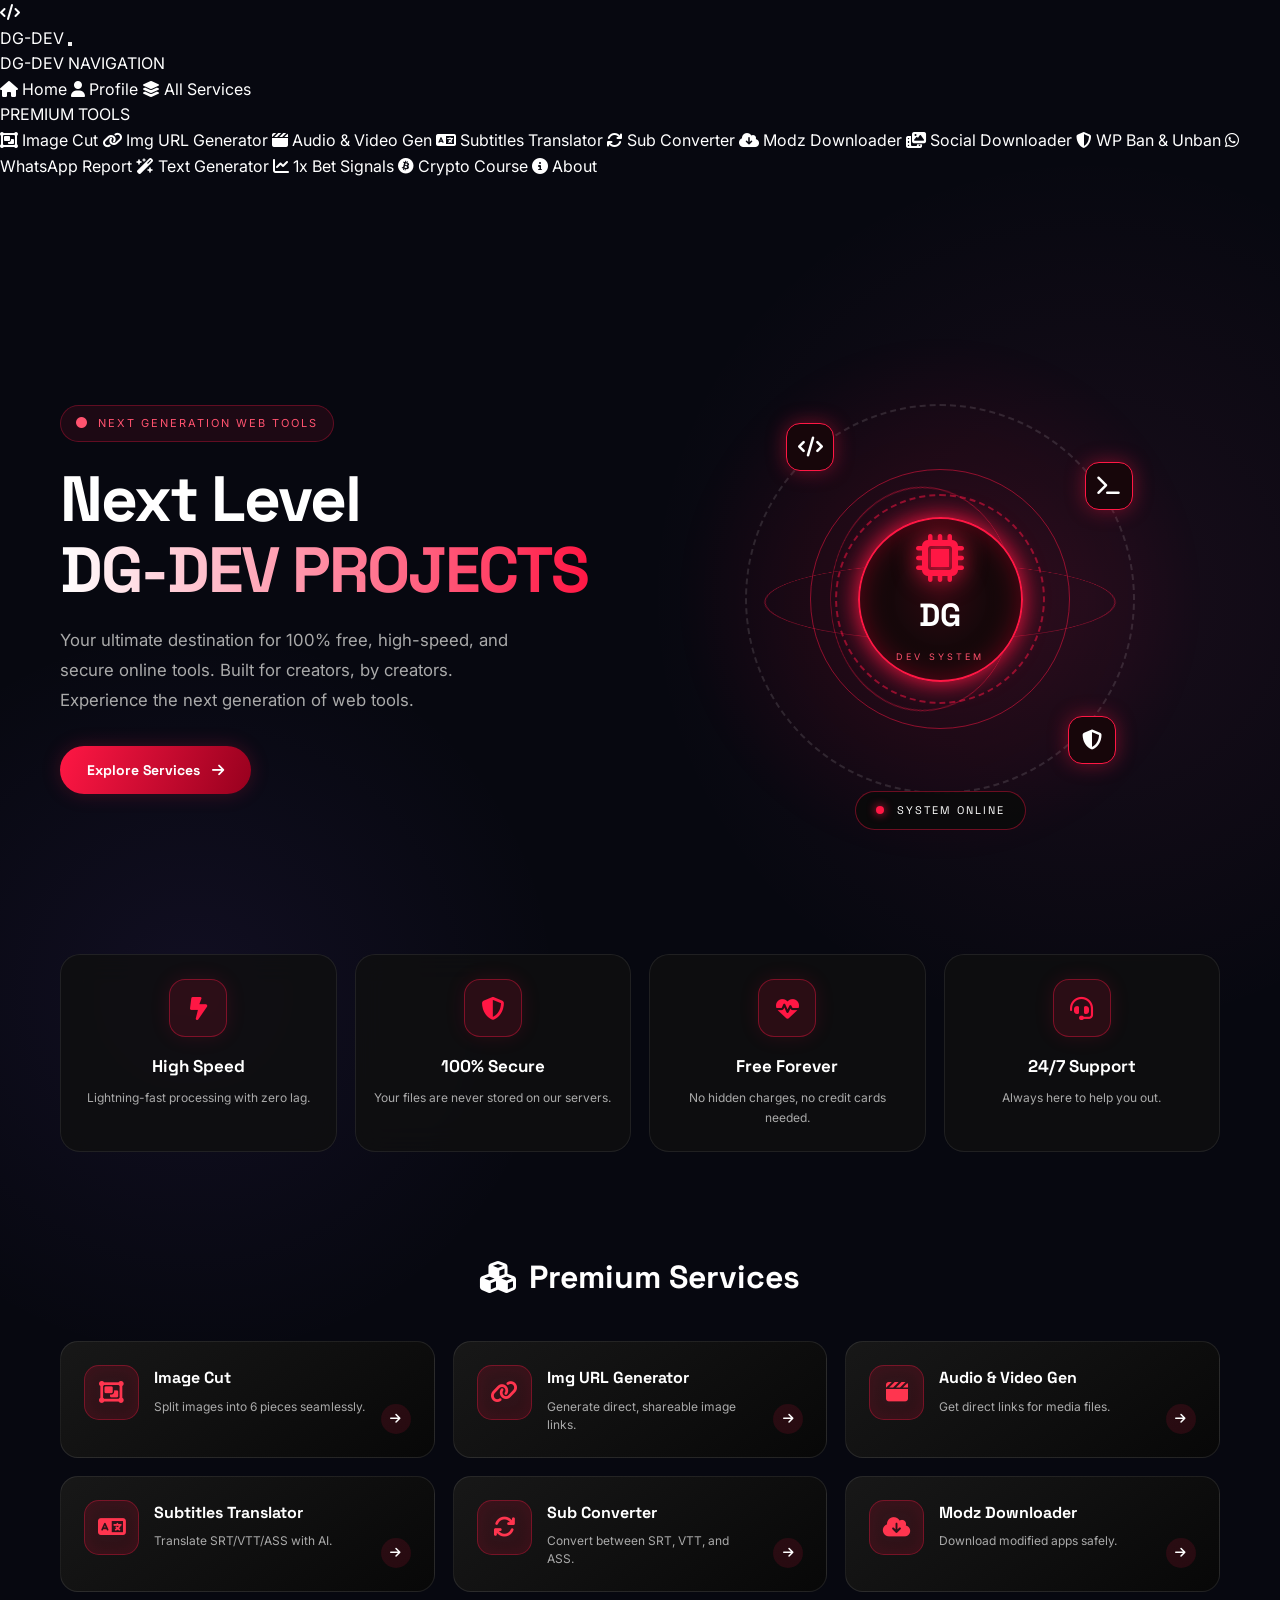
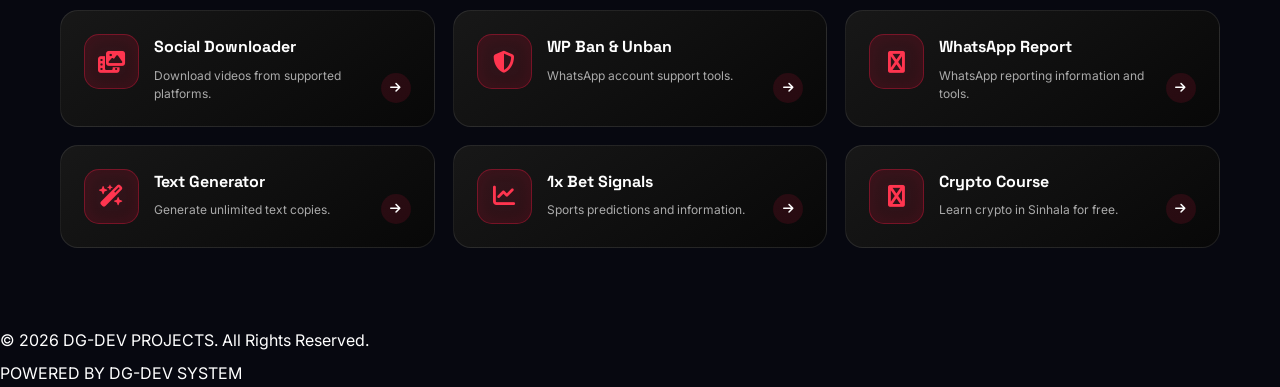
==== commit fd5a5498: "Update index.html" ====
--- a/index.html
+++ b/index.html
@@ -1,302 +1,296 @@
 <!DOCTYPE html>
 <html lang="en">
 <head>
-<meta charset="UTF-8"><meta name="viewport" content="width=device-width,initial-scale=1">
-<title>DG-DEV PROJECTS - Next Level Tools</title>
+<meta charset="UTF-8">
+<meta name="viewport" content="width=device-width, initial-scale=1">
+<meta name="theme-color" content="#080808">
+<title>DG-DEV PROJECTS | Next Level Tools</title>
+
 <link rel="preconnect" href="https://fonts.googleapis.com">
 <link rel="preconnect" href="https://fonts.gstatic.com" crossorigin>
-<link href="https://fonts.googleapis.com/css2?family=Outfit:wght@300;400;500;600;700&family=Space+Grotesk:wght@500;600;700&display=swap" rel="stylesheet">
-<link rel="stylesheet" href="https://cdnjs.cloudflare.com/ajax/libs/font-awesome/6.4.0/css/all.min.css">
+<link href="https://fonts.googleapis.com/css2?family=Outfit:wght@300;400;500;600;700;800&family=Space+Grotesk:wght@400;500;600;700&display=swap" rel="stylesheet">
+<link rel="stylesheet" href="https://cdnjs.cloudflare.com/ajax/libs/font-awesome/6.7.2/css/all.min.css">
 <link rel="stylesheet" href="style.css">
+
 <style>
-/* =========================================
-   NEXT LEVEL HOME PAGE DESIGN
-========================================= */
-
-/* 1. Animated RGB Background */
-.home-bg {
-  position: fixed; inset: 0; z-index: -2; background: #05050a; overflow: hidden;
-}
-.rgb-blob {
-  position: absolute; border-radius: 50%; filter: blur(120px); opacity: 0.4;
-  animation: moveBlob 15s infinite alternate ease-in-out;
-}
-.blob-1 { width: 500px; height: 500px; background: rgba(139, 92, 246, 0.6); top: -10%; left: -10%; }
-.blob-2 { width: 400px; height: 400px; background: rgba(236, 72, 153, 0.5); bottom: 10%; right: -5%; animation-delay: -5s; }
-.blob-3 { width: 300px; height: 300px; background: rgba(59, 130, 246, 0.5); top: 40%; left: 40%; animation-delay: -10s; }
-@keyframes moveBlob {
-  0% { transform: translate(0, 0) scale(1); }
-  50% { transform: translate(100px, 50px) scale(1.2); }
-  100% { transform: translate(-50px, 100px) scale(0.9); }
-}
-
-/* Grid Overlay for Tech Feel */
-.home-bg::after {
-  content: ''; position: absolute; inset: 0;
-  background-image: linear-gradient(rgba(255,255,255,0.03) 1px, transparent 1px), linear-gradient(90deg, rgba(255,255,255,0.03) 1px, transparent 1px);
-  background-size: 50px 50px;
-  mask-image: radial-gradient(circle at center, black 10%, transparent 80%);
-  -webkit-mask-image: radial-gradient(circle at center, black 10%, transparent 80%);
-}
-
-/* 2. Hero Section (Text + Video) */
+/* HOME PAGE SPECIFIC STYLES (Hero, Cyber Scene, Services, Advantages) */
 .hero {
-  display: grid; grid-template-columns: 1fr 1fr; gap: 40px; align-items: center;
-  padding: 20px 0 60px;
-}
+  display:grid; grid-template-columns:1fr 1fr; gap:40px; align-items:center; padding:35px 0 60px;
+}
+.hero-tag {
+  display:inline-flex; align-items:center; gap:9px; color:#ff536f; background:rgba(255,23,68,.09);
+  border:1px solid rgba(255,23,68,.3); padding:9px 15px; border-radius:30px; font-size:11px;
+  letter-spacing:2px; margin-bottom:22px;
+}
+.hero-tag i { animation:statusPulse 1s infinite alternate; }
 .hero-text h1 {
-  font-family: 'Space Grotesk', sans-serif; font-size: clamp(2.5rem, 5vw, 4.5rem);
-  font-weight: 700; line-height: 1.1; margin-bottom: 20px; letter-spacing: -1px;
+  font-family:'Space Grotesk'; font-size:clamp(2.5rem,5vw,4.5rem); font-weight:700;
+  line-height:1.1; margin-bottom:20px; letter-spacing:-2px;
 }
 .hero-text h1 span {
-  background: linear-gradient(90deg, #a855f7, #ec4899, #3b82f6, #a855f7);
-  background-size: 300% 100%;
-  -webkit-background-clip: text; background-clip: text; color: transparent;
-  animation: rgbText 4s linear infinite;
-}
-@keyframes rgbText { 0% { background-position: 0% 50%; } 100% { background-position: 100% 50%; } }
-
-.hero-text p {
-  font-family: 'Outfit', sans-serif; font-size: 1.15rem; color: #a0a5b5;
-  margin-bottom: 30px; max-width: 90%; line-height: 1.7;
-}
-.hero-btn {
-  display: inline-flex; align-items: center; gap: 12px; padding: 16px 36px;
-  font-family: 'Space Grotesk', sans-serif; font-weight: 600; font-size: 1.1rem;
-  color: #fff; background: rgba(139, 92, 246, 0.1); border: 1px solid rgba(139, 92, 246, 0.5);
-  border-radius: 50px; cursor: pointer; transition: all 0.4s; position: relative; overflow: hidden;
-}
-.hero-btn::before {
-  content: ''; position: absolute; top: 0; left: -100%; width: 100%; height: 100%;
-  background: linear-gradient(90deg, transparent, rgba(139, 92, 246, 0.4), transparent);
-  transition: left 0.5s;
-}
-.hero-btn:hover::before { left: 100%; }
-.hero-btn:hover {
-  background: rgba(139, 92, 246, 0.2); border-color: #a855f7;
-  box-shadow: 0 0 30px rgba(139, 92, 246, 0.5); transform: translateY(-3px);
-}
-
-/* Video Container */
-.hero-video-wrapper {
-  position: relative; width: 100%; border-radius: 24px; padding: 4px;
-  background: linear-gradient(45deg, #a855f7, #ec4899, #3b82f6);
-  background-size: 200% 200%; animation: borderRGB 4s linear infinite;
-  box-shadow: 0 20px 50px rgba(0,0,0,0.5);
-}
-@keyframes borderRGB { 0% { background-position: 0% 50%; } 100% { background-position: 100% 50%; } }
-.hero-video-inner {
-  border-radius: 20px; overflow: hidden; background: #000;
-  position: relative; aspect-ratio: 16/9; display: flex; align-items: center; justify-content: center;
-}
-.hero-video-inner video {
-  width: 100%; height: 100%; object-fit: cover;
-}
-
-/* 3. Advantages (Replacing Floating Icons) */
-.advantages-grid {
-  display: grid; grid-template-columns: repeat(4, 1fr); gap: 20px;
-  margin-top: 20px; margin-bottom: 60px; position: relative; z-index: 2;
-}
-.adv-card {
-  background: rgba(15, 17, 26, 0.6); backdrop-filter: blur(15px); -webkit-backdrop-filter: blur(15px);
-  border: 1px solid rgba(255, 255, 255, 0.05); border-radius: 20px; padding: 24px;
-  text-align: center; transition: all 0.4s; position: relative; overflow: hidden;
-}
-.adv-card::before {
-  content: ''; position: absolute; inset: 0; border-radius: 20px; padding: 2px;
-  background: linear-gradient(45deg, transparent, rgba(139, 92, 246, 0.5), transparent);
-  -webkit-mask: linear-gradient(#fff 0 0) content-box, linear-gradient(#fff 0 0);
-  -webkit-mask-composite: xor; mask-composite: exclude; pointer-events: none;
-  opacity: 0; transition: opacity 0.4s;
-}
-.adv-card:hover { transform: translateY(-8px); box-shadow: 0 15px 30px rgba(0,0,0,0.4); }
-.adv-card:hover::before { opacity: 1; }
-.adv-icon {
-  width: 60px; height: 60px; margin: 0 auto 16px; border-radius: 16px;
-  display: flex; align-items: center; justify-content: center; font-size: 1.8rem;
-  position: relative;
-}
-.adv-icon::after {
-  content: ''; position: absolute; inset: -5px; border-radius: 20px;
-  background: inherit; filter: blur(15px); opacity: 0.5; z-index: -1; animation: pulseGlow 2s infinite alternate;
-}
-@keyframes pulseGlow { 0% { transform: scale(1); opacity: 0.3; } 100% { transform: scale(1.1); opacity: 0.6; } }
-.ai-purple { background: rgba(139, 92, 246, 0.15); color: #a855f7; border: 1px solid rgba(139,92,246,0.3); }
-.ai-blue { background: rgba(59, 130, 246, 0.15); color: #3b82f6; border: 1px solid rgba(59,130,246,0.3); }
-.ai-pink { background: rgba(236, 72, 153, 0.15); color: #ec4899; border: 1px solid rgba(236,72,153,0.3); }
-.ai-green { background: rgba(34, 197, 94, 0.15); color: #22c55e; border: 1px solid rgba(34,197,94,0.3); }
-.adv-card h3 { font-family: 'Space Grotesk', sans-serif; font-size: 1.1rem; font-weight: 700; margin-bottom: 8px; color: #fff; }
-.adv-card p { font-family: 'Outfit', sans-serif; font-size: 0.85rem; color: #a0a5b5; line-height: 1.5; }
-
-/* 4. Services Section */
-.section-heading {
-  font-family: 'Space Grotesk', sans-serif; font-size: 2.2rem; font-weight: 700; text-align: center;
-  margin-bottom: 40px; display: flex; align-items: center; justify-content: center; gap: 15px;
-}
-.section-heading i {
-  color: #a855f7; font-size: 1.8rem; animation: spinSlow 5s linear infinite;
-}
-@keyframes spinSlow { to { transform: rotate(360deg); } }
-
-.services-grid { display: grid; grid-template-columns: repeat(3, 1fr); gap: 20px; }
-.service-card {
-  background: rgba(20, 23, 35, 0.4); border: 1px solid rgba(255, 255, 255, 0.05);
-  border-radius: 20px; padding: 24px; display: flex; align-items: flex-start; gap: 16px;
-  transition: all 0.4s cubic-bezier(0.175, 0.885, 0.32, 1.275); position: relative; overflow: hidden;
-}
-.service-card::after {
-  content: ''; position: absolute; bottom: 0; left: 0; width: 100%; height: 3px;
-  background: linear-gradient(90deg, #a855f7, #ec4899, #3b82f6); transform: scaleX(0); transform-origin: left; transition: transform 0.4s;
-}
-.service-card:hover {
-  transform: translateY(-8px); background: rgba(30, 35, 50, 0.6);
-  border-color: rgba(139, 92, 246, 0.3); box-shadow: 0 10px 40px rgba(139, 92, 246, 0.15);
-}
-.service-card:hover::after { transform: scaleX(1); }
-.sc-icon-box {
-  width: 55px; height: 55px; border-radius: 14px; display: flex; align-items: center; justify-content: center;
-  font-size: 1.5rem; flex-shrink: 0; transition: all 0.4s;
-}
-.service-card:hover .sc-icon-box { transform: scale(1.1) rotate(5deg); }
-.sc-info { flex: 1; }
-.sc-info h3 { font-family: 'Space Grotesk', sans-serif; font-size: 1.15rem; font-weight: 600; margin-bottom: 6px; color: #fff; }
-.sc-info p { font-family: 'Outfit', sans-serif; font-size: 0.85rem; color: #a0a5b5; line-height: 1.4; }
-.sc-arrow {
-  width: 30px; height: 30px; border-radius: 50%; background: rgba(255,255,255,0.05);
-  display: flex; align-items: center; justify-content: center; color: #a0a5b5; font-size: 0.8rem;
-  transition: all 0.3s; margin-top: auto; align-self: flex-end; flex-shrink: 0;
-}
-.service-card:hover .sc-arrow { background: #a855f7; color: #fff; transform: translateX(5px); box-shadow: 0 0 15px rgba(168,85,247,0.5); }
-
-/* Button RGB Border */
+  background:linear-gradient(90deg,#fff,#ff1744,#ff647f,#fff); background-size:300%;
+  -webkit-background-clip:text; background-clip:text; color:transparent; animation:redText 4s linear infinite;
+}
+@keyframes redText { to { background-position:300% center; } }
+.hero-text p { font-size:1.05rem; color:#aaa; line-height:1.8; max-width:480px; margin-bottom:30px; }
 .btn-rgb {
-  position: relative; background: #0f111a; color: #fff; border-radius: 50px;
-  padding: 16px 36px; font-family: 'Space Grotesk', sans-serif; font-weight: 700; font-size: 1.05rem;
-  cursor: pointer; transition: all 0.3s; border: none; outline: none; display: inline-flex; align-items: center; gap: 10px;
-  overflow: hidden; z-index: 1;
-}
-.btn-rgb::before {
-  content: ''; position: absolute; inset: 0; z-index: -1;
-  background: linear-gradient(90deg, #ff007f, #7f00ff, #00ffff, #ff007f);
-  background-size: 300% 300%; border-radius: 50px;
-  animation: rgbBorder 3s linear infinite; padding: 2px;
-  -webkit-mask: linear-gradient(#fff 0 0) content-box, linear-gradient(#fff 0 0);
-  -webkit-mask-composite: xor; mask-composite: exclude;
-}
-.btn-rgb:hover { box-shadow: 0 0 25px rgba(168,85,247,0.5); transform: scale(1.02); }
-@keyframes rgbBorder { 0% { background-position: 0% 50%; } 100% { background-position: 100% 50%; } }
-
-/* Responsive Design */
-@media (max-width: 1024px) {
-  .hero { grid-template-columns: 1fr; text-align: center; }
-  .hero-text p { margin: 0 auto 30px; }
-  .advantages-grid { grid-template-columns: repeat(2, 1fr); }
-  .services-grid { grid-template-columns: repeat(2, 1fr); }
-}
-@media (max-width: 640px) {
-  .hero-text h1 { font-size: 2.2rem; }
-  .advantages-grid { grid-template-columns: 1fr; }
-  .services-grid { grid-template-columns: 1fr; }
-  .hero-video-inner { aspect-ratio: 4/3; }
+  display:inline-flex; align-items:center; gap:12px; padding:15px 27px; border:1px solid var(--red);
+  border-radius:50px; color:white; background:linear-gradient(110deg,#ff1744,#97001e);
+  font-family:'Space Grotesk'; font-weight:700; font-size:14px; box-shadow:0 0 20px rgba(255,23,68,.2);
+  transition:.3s;
+}
+.btn-rgb:hover { transform:translateY(-4px); box-shadow:0 0 35px rgba(255,23,68,.5); }
+
+/* 3D CYBER SCENE */
+.cyber-scene {
+  position:relative; width:100%; max-width:550px; aspect-ratio:1; margin:auto;
+  display:flex; align-items:center; justify-content:center; perspective:1000px;
+  overflow:hidden; border-radius:25px; background:radial-gradient(circle,rgba(255,0,45,.13),transparent 68%);
+}
+.cyber-core {
+  width:165px; height:165px; border-radius:50%; display:flex; align-items:center; justify-content:center;
+  background:radial-gradient(circle,#2b080f,#080808 70%); border:2px solid #ff1744;
+  box-shadow:0 0 25px #ff1744,inset 0 0 30px rgba(255,0,50,.4); animation:coreFloat 3s ease-in-out infinite; z-index:3;
+}
+.core-inner { display:flex; flex-direction:column; align-items:center; gap:8px; }
+.core-inner i { color:#ff1744; font-size:3rem; filter:drop-shadow(0 0 12px #ff1744); }
+.core-inner span { font-family:'Space Grotesk'; font-size:2rem; font-weight:700; }
+.core-inner small { color:#ff526d; letter-spacing:3px; font-size:9px; }
+@keyframes coreFloat { 0%,100% { transform:translateY(0) rotateY(0); } 50% { transform:translateY(-12px) rotateY(12deg); } }
+
+.cyber-orbit { position:absolute; border:1px solid rgba(255,23,68,.5); border-radius:50%; }
+.orbit-one { width:260px; height:260px; animation:orbitOne 8s linear infinite; }
+.orbit-two { width:350px; height:180px; transform:rotateX(65deg); animation:orbitTwo 10s linear infinite; }
+.orbit-three { width:420px; height:220px; transform:rotateY(65deg); animation:orbitThree 12s linear infinite; }
+@keyframes orbitOne { to { transform:rotate(360deg); } }
+@keyframes orbitTwo { to { transform:rotateX(65deg) rotateZ(360deg); } }
+@keyframes orbitThree { to { transform:rotateY(65deg) rotateZ(-360deg); } }
+
+.cyber-ring { position:absolute; width:210px; height:210px; border:2px dashed rgba(255,23,68,.5); border-radius:50%; animation:ringSpin 15s linear infinite; }
+.ring-two { width:390px; height:390px; border-color:rgba(255,255,255,.12); animation-duration:25s; animation-direction:reverse; }
+@keyframes ringSpin { to { transform:rotate(360deg); } }
+
+.cyber-node {
+  position:absolute; width:48px; height:48px; display:grid; place-items:center; color:white;
+  font-size:20px; background:#17060a; border:1px solid #ff1744; border-radius:14px;
+  box-shadow:0 0 20px rgba(255,23,68,.4); z-index:4; animation:nodeFloat 3s ease-in-out infinite;
+}
+.node-one { top:18%;left:22%; } .node-two { bottom:20%;right:18%;animation-delay:-1s; } .node-three { top:25%;right:15%;animation-delay:-2s; }
+@keyframes nodeFloat { 0%,100% { transform:translateY(0) rotate(0); } 50% { transform:translateY(-15px) rotate(8deg); } }
+
+.cyber-status {
+  position:absolute; bottom:8%; padding:10px 20px; background:rgba(10,10,10,.9);
+  border:1px solid rgba(255,23,68,.4); border-radius:30px; font-family:'Space Grotesk'; font-size:11px; letter-spacing:2px;
+}
+.status-dot { display:inline-block; width:8px; height:8px; margin-right:8px; border-radius:50%; background:#ff1744; box-shadow:0 0 10px #ff1744; animation:statusPulse 1s infinite alternate; }
+@keyframes statusPulse { to { opacity:.3;transform:scale(.7); } }
+
+/* ADVANTAGES */
+.advantages-grid { display:grid; grid-template-columns:repeat(4,1fr); gap:18px; margin:20px 0 65px; }
+.adv-card { background:rgba(15,15,15,.8); border:1px solid rgba(255,255,255,.08); backdrop-filter:blur(15px); border-radius:20px; padding:24px 15px; text-align:center; transition:.35s; }
+.adv-card:hover { transform:translateY(-8px); border-color:var(--red); box-shadow:0 10px 35px rgba(255,0,50,.15); }
+.adv-icon { width:58px; height:58px; margin:0 auto 16px; border-radius:16px; display:grid; place-items:center; background:rgba(255,23,68,.12); color:#ff1744; border:1px solid rgba(255,23,68,.4); font-size:23px; box-shadow:0 0 20px rgba(255,23,68,.12); }
+.adv-card h3 { font-family:'Space Grotesk'; font-size:17px; margin-bottom:8px; }
+.adv-card p { font-size:12px; color:#aaa; line-height:1.6; }
+
+/* SECTION & SERVICES */
+.section-heading { font-family:'Space Grotesk'; font-size:2rem; font-weight:700; text-align:center; margin-bottom:38px; display:flex; align-items:center; justify-content:center; gap:13px; }
+.section-heading i { color:var(--red); animation:headingSpin 8s linear infinite; }
+@keyframes headingSpin { to { transform:rotate(360deg); } }
+
+.services-grid { display:grid; grid-template-columns:repeat(3,1fr); gap:18px; }
+.service-card { position:relative; overflow:hidden; background:linear-gradient(145deg,rgba(25,25,25,.95),rgba(8,8,8,.95)); border:1px solid rgba(255,255,255,.09); border-radius:18px; padding:23px; display:flex; align-items:flex-start; gap:15px; transition:.35s ease; }
+.service-card::after { content:""; position:absolute; bottom:0; left:0; width:100%; height:2px; background:linear-gradient(90deg,transparent,#ff1744,white,#ff1744,transparent); transform:scaleX(0); transition:.4s; }
+.service-card:hover { transform:translateY(-7px); border-color:rgba(255,23,68,.6); box-shadow:0 10px 35px rgba(255,0,50,.16); }
+.service-card:hover::after { transform:scaleX(1); }
+.sc-icon-box { width:55px; height:55px; border-radius:15px; display:grid; place-items:center; flex-shrink:0; font-size:22px; color:#ff354f; background:rgba(255,23,68,.12); border:1px solid rgba(255,23,68,.35); box-shadow:inset 0 0 15px rgba(255,0,50,.08); transition:.3s; }
+.service-card:hover .sc-icon-box { transform:scale(1.1) rotate(5deg); box-shadow:0 0 20px rgba(255,23,68,.3); }
+.sc-info { flex:1; }
+.sc-info h3 { font-family:'Space Grotesk'; font-size:16px; font-weight:700; margin-bottom:7px; }
+.sc-info p { font-size:12px; color:#aaa; line-height:1.5; }
+.sc-arrow { width:30px; height:30px; border-radius:50%; display:grid; place-items:center; background:rgba(255,23,68,.12); color:white; font-size:12px; flex-shrink:0; align-self:flex-end; transition:.3s; }
+.service-card:hover .sc-arrow { background:var(--red); box-shadow:0 0 20px rgba(255,23,68,.5); transform:translateX(5px); }
+
+@media(max-width:1024px) {
+  .hero { grid-template-columns:1fr; text-align:center; }
+  .hero-text p { margin:0 auto 30px; }
+  .advantages-grid { grid-template-columns:repeat(2,1fr); }
+  .services-grid { grid-template-columns:repeat(2,1fr); }
+}
+@media(max-width:640px) {
+  .hero { padding:20px 0 35px; gap:20px; }
+  .hero-text h1 { font-size:2.25rem; letter-spacing:-1px; }
+  .cyber-scene { max-width:390px; }
+  .cyber-core { width:125px; height:125px; }
+  .core-inner i { font-size:2.3rem; } .core-inner span { font-size:1.5rem; }
+  .orbit-one { width:210px; height:210px; } .orbit-two { width:280px; height:145px; } .orbit-three { width:330px; height:170px; }
+  .ring-two { width:320px; height:320px; }
+  .advantages-grid { gap:11px; margin-bottom:45px; }
+  .adv-card { padding:18px 8px; }
+  .services-grid { grid-template-columns:1fr; gap:13px; }
+  .section-heading { font-size:1.5rem; }
 }
 </style>
 </head>
 <body>
 
-<!-- Animated Background -->
+<!-- BACKGROUND -->
 <div class="home-bg">
   <div class="rgb-blob blob-1"></div>
   <div class="rgb-blob blob-2"></div>
   <div class="rgb-blob blob-3"></div>
 </div>
 
+<!-- HEADER -->
+<header class="header">
+  <div class="header-inner">
+    <a href="index.html" class="logo">
+      <div class="logo-icon"><i class="fa-solid fa-code"></i></div>
+      DG-<span>DEV</span>
+    </a>
+    <button class="menu-toggle" id="menuToggle" aria-label="Open menu" aria-expanded="false">
+      <span></span><span></span><span></span>
+    </button>
+  </div>
+</header>
+
+<!-- MENU OVERLAY -->
+<div class="nav-overlay" id="navOverlay"></div>
+
+<!-- SIDE MENU -->
+<nav class="side-menu" id="sideMenu">
+  <div class="menu-heading">DG-DEV NAVIGATION</div>
+  <a href="index.html" class="menu-link active"><i class="fa-solid fa-house"></i> Home</a>
+  <a href="profile.html" class="menu-link"><i class="fa-solid fa-user"></i> Profile</a>
+  <a href="#services" class="menu-link"><i class="fa-solid fa-layer-group"></i> All Services</a>
+  
+  <div class="menu-label">PREMIUM TOOLS</div>
+  <a href="image-cut.html" class="menu-link"><i class="fa-solid fa-object-group"></i> Image Cut</a>
+  <a href="img-url-generator.html" class="menu-link"><i class="fa-solid fa-link"></i> Img URL Generator</a>
+  <a href="av-url-generator.html" class="menu-link"><i class="fa-solid fa-clapperboard"></i> Audio & Video Gen</a>
+  <a href="subtitle-translator.html" class="menu-link"><i class="fa-solid fa-language"></i> Subtitles Translator</a>
+  <a href="subtitle-converter.html" class="menu-link"><i class="fa-solid fa-arrows-rotate"></i> Sub Converter</a>
+  <a href="modz-downloader.html" class="menu-link"><i class="fa-solid fa-cloud-arrow-down"></i> Modz Downloader</a>
+  <a href="social-downloader.html" class="menu-link"><i class="fa-solid fa-photo-film"></i> Social Downloader</a>
+  <a href="wp-ban-unban.html" class="menu-link"><i class="fa-solid fa-shield-halved"></i> WP Ban & Unban</a>
+  <a href="whatsapp-report.html" class="menu-link"><i class="fa-brands fa-whatsapp"></i> WhatsApp Report</a>
+  <a href="text-generator.html" class="menu-link"><i class="fa-solid fa-wand-magic-sparkles"></i> Text Generator</a>
+  <a href="1xbet-signals.html" class="menu-link"><i class="fa-solid fa-chart-line"></i> 1x Bet Signals</a>
+  <a href="crypto-course.html" class="menu-link"><i class="fa-brands fa-bitcoin"></i> Crypto Course</a>
+  <a href="about.html" class="menu-link"><i class="fa-solid fa-circle-info"></i> About</a>
+</nav>
+
+<!-- MAIN CONTENT -->
 <main class="page-container">
-  
-  <!-- Hero Section -->
   <section class="hero">
     <div class="hero-text">
-      <h1>Next Level <br><span>DG-DEV PROJECTS</span></h1>
+      <div class="hero-tag">
+        <i class="fa-solid fa-circle"></i> NEXT GENERATION WEB TOOLS
+      </div>
+      <h1>Next Level<br><span>DG-DEV PROJECTS</span></h1>
       <p>Your ultimate destination for 100% free, high-speed, and secure online tools. Built for creators, by creators. Experience the next generation of web tools.</p>
-      
-      <button class="btn-rgb" onclick="document.getElementById('services').scrollIntoView({behavior: 'smooth'})">
+      <button class="btn-rgb" onclick="document.getElementById('services').scrollIntoView({behavior:'smooth'})">
         Explore Services <i class="fa-solid fa-arrow-right"></i>
       </button>
     </div>
-    
-    <div class="hero-video-wrapper">
-      <div class="hero-video-inner">
-        <!-- ඔබ දුන්න වීඩියෝ එක -->
-        <video autoplay loop muted playsinline>
-          <source src="https://res.cloudinary.com/wwb8ifud/video/upload/v1794031306/asfhhx9ajs2dgs5m6aaz.mp4" type="video/mp4">
-        </video>
+
+    <div class="cyber-scene">
+      <div class="cyber-orbit orbit-one"></div>
+      <div class="cyber-orbit orbit-two"></div>
+      <div class="cyber-orbit orbit-three"></div>
+      <div class="cyber-ring"></div>
+      <div class="cyber-ring ring-two"></div>
+      <div class="cyber-core">
+        <div class="core-inner">
+          <i class="fa-solid fa-microchip"></i>
+          <span>DG</span>
+          <small>DEV SYSTEM</small>
+        </div>
       </div>
+      <div class="cyber-node node-one"><i class="fa-solid fa-code"></i></div>
+      <div class="cyber-node node-two"><i class="fa-solid fa-shield-halved"></i></div>
+      <div class="cyber-node node-three"><i class="fa-solid fa-terminal"></i></div>
+      <div class="cyber-status"><span class="status-dot"></span> SYSTEM ONLINE</div>
     </div>
   </section>
 
-  <!-- 4 Advantages (Replaced Floating Icons) -->
   <section class="advantages-grid">
-    <div class="adv-card">
-      <div class="adv-icon ai-purple"><i class="fa-solid fa-bolt"></i></div>
-      <h3>High Speed</h3>
-      <p>Lightning-fast processing with zero lag.</p>
-    </div>
-    <div class="adv-card">
-      <div class="adv-icon ai-green"><i class="fa-solid fa-shield-halved"></i></div>
-      <h3>100% Secure</h3>
-      <p>Your files are never stored on our servers.</p>
-    </div>
-    <div class="adv-card">
-      <div class="adv-icon ai-pink"><i class="fa-solid fa-heart-pulse"></i></div>
-      <h3>Free Forever</h3>
-      <p>No hidden charges, no credit cards needed.</p>
-    </div>
-    <div class="adv-card">
-      <div class="adv-icon ai-blue"><i class="fa-solid fa-headset"></i></div>
-      <h3>24/7 Support</h3>
-      <p>Always here to help you out.</p>
-    </div>
+    <div class="adv-card"><div class="adv-icon"><i class="fa-solid fa-bolt-lightning"></i></div><h3>High Speed</h3><p>Lightning-fast processing with zero lag.</p></div>
+    <div class="adv-card"><div class="adv-icon"><i class="fa-solid fa-shield-halved"></i></div><h3>100% Secure</h3><p>Your files are never stored on our servers.</p></div>
+    <div class="adv-card"><div class="adv-icon"><i class="fa-solid fa-heart-pulse"></i></div><h3>Free Forever</h3><p>No hidden charges, no credit cards needed.</p></div>
+    <div class="adv-card"><div class="adv-icon"><i class="fa-solid fa-headset"></i></div><h3>24/7 Support</h3><p>Always here to help you out.</p></div>
   </section>
 
-  <!-- Services Section -->
-  <section id="services" style="padding-top: 40px;">
+  <section id="services" style="padding-top:35px;">
     <h2 class="section-heading"><i class="fa-solid fa-cubes"></i> Premium Services</h2>
-    <div class="services-grid" id="servicesGrid">
-      <!-- JS මගින් Load වේ -->
-    </div>
+    <div class="services-grid" id="servicesGrid"></div>
   </section>
-
 </main>
 
-<script src="main.js"></script>
+<!-- FOOTER -->
+<footer class="footer">
+  <p>© 2026 <span>DG-DEV PROJECTS</span>. All Rights Reserved.</p>
+  <p style="margin-top:8px;">POWERED BY DG-DEV SYSTEM</p>
+</footer>
+
 <script>
-const services=[
-  {icon:'<i class="fa-solid fa-scissors"></i>', bg:'rgba(236, 72, 153, 0.15)', color:'#ec4899', name:'Image Cut', desc:'Split images into 6 pieces seamlessly.', href:'image-cut.html'},
-  {icon:'<i class="fa-solid fa-image"></i>', bg:'rgba(59, 130, 246, 0.15)', color:'#3b82f6', name:'Img URL Generator', desc:'Generate direct, shareable image links.', href:'img-url-generator.html'},
-  {icon:'<i class="fa-solid fa-photo-film"></i>', bg:'rgba(249, 115, 22, 0.15)', color:'#f97316', name:'Audio & Video Gen', desc:'Get direct links for media files.', href:'av-url-generator.html'},
-  {icon:'<i class="fa-solid fa-globe"></i>', bg:'rgba(139, 92, 246, 0.15)', color:'#a855f7', name:'Subtitles Translator', desc:'Translate SRT/VTT/ASS with AI.', href:'subtitle-translator.html'},
-  {icon:'<i class="fa-solid fa-rotate"></i>', bg:'rgba(34, 197, 94, 0.15)', color:'#22c55e', name:'Sub Converter', desc:'Convert between SRT, VTT, and ASS.', href:'subtitle-converter.html'},
-  {icon:'<i class="fa-solid fa-download"></i>', bg:'rgba(234, 179, 8, 0.15)', color:'#eab308', name:'Modz Downloader', desc:'Download modified apps safely.', href:'modz-downloader.html'},
-  {icon:'<i class="fa-solid fa-users"></i>', bg:'rgba(14, 165, 233, 0.15)', color:'#0ea5e9', name:'Social Downloader', desc:'Download videos from any platform.', href:'social-downloader.html'},
-  {icon:'<i class="fa-solid fa-ban"></i>', bg:'rgba(239, 68, 68, 0.15)', color:'#ef4444', name:'WP Ban & Unban', desc:'Ban or recover WhatsApp numbers.', href:'wp-ban-unban.html'},
-  {icon:'<i class="fa-brands fa-whatsapp"></i>', bg:'rgba(34, 197, 94, 0.15)', color:'#22c55e', name:'WhatsApp Report', desc:'Report scammers instantly.', href:'whatsapp-report.html'},
-  {icon:'<i class="fa-solid fa-text-width"></i>', bg:'rgba(168, 85, 247, 0.15)', color:'#a855f7', name:'Text Generator', desc:'Generate unlimited text copies.', href:'text-generator.html'},
-  {icon:'<i class="fa-solid fa-bullseye"></i>', bg:'rgba(239, 68, 68, 0.15)', color:'#ef4444', name:'1x Bet Signals', desc:'Free predictions for 25+ games.', href:'1xbet-signals.html'},
-  {icon:'<i class="fa-brands fa-bitcoin"></i>', bg:'rgba(234, 179, 8, 0.15)', color:'#eab308', name:'Crypto Course', desc:'Learn crypto in Sinhala for free.', href:'crypto-course.html'}
+const services = [
+  { icon:'fa-object-group', name:'Image Cut', desc:'Split images into 6 pieces seamlessly.', href:'image-cut.html' },
+  { icon:'fa-link', name:'Img URL Generator', desc:'Generate direct, shareable image links.', href:'img-url-generator.html' },
+  { icon:'fa-clapperboard', name:'Audio & Video Gen', desc:'Get direct links for media files.', href:'av-url-generator.html' },
+  { icon:'fa-language', name:'Subtitles Translator', desc:'Translate SRT/VTT/ASS with AI.', href:'subtitle-translator.html' },
+  { icon:'fa-arrows-rotate', name:'Sub Converter', desc:'Convert between SRT, VTT, and ASS.', href:'subtitle-converter.html' },
+  { icon:'fa-cloud-arrow-down', name:'Modz Downloader', desc:'Download modified apps safely.', href:'modz-downloader.html' },
+  { icon:'fa-photo-film', name:'Social Downloader', desc:'Download videos from supported platforms.', href:'social-downloader.html' },
+  { icon:'fa-shield-halved', name:'WP Ban & Unban', desc:'WhatsApp account support tools.', href:'wp-ban-unban.html' },
+  { icon:'fa-whatsapp', name:'WhatsApp Report', desc:'WhatsApp reporting information and tools.', href:'whatsapp-report.html' },
+  { icon:'fa-wand-magic-sparkles', name:'Text Generator', desc:'Generate unlimited text copies.', href:'text-generator.html' },
+  { icon:'fa-chart-line', name:'1x Bet Signals', desc:'Sports predictions and information.', href:'1xbet-signals.html' },
+  { icon:'fa-bitcoin', name:'Crypto Course', desc:'Learn crypto in Sinhala for free.', href:'crypto-course.html' }
 ];
 
-document.getElementById('servicesGrid').innerHTML=services.map(s=>`
+document.getElementById('servicesGrid').innerHTML = services.map(s => `
   <a href="${s.href}" class="service-card">
-    <div class="sc-icon-box" style="background:${s.bg}; color:${s.color}; border: 1px solid ${s.color}40;">
-      ${s.icon}
-    </div>
-    <div class="sc-info">
-      <h3>${s.name}</h3>
-      <p>${s.desc}</p>
-    </div>
+    <div class="sc-icon-box"><i class="fa-solid ${s.icon}"></i></div>
+    <div class="sc-info"><h3>${s.name}</h3><p>${s.desc}</p></div>
     <div class="sc-arrow"><i class="fa-solid fa-arrow-right"></i></div>
   </a>
 `).join('');
+
+// HAMBURGER MENU LOGIC
+const menuToggle = document.getElementById('menuToggle');
+const sideMenu = document.getElementById('sideMenu');
+const navOverlay = document.getElementById('navOverlay');
+
+function toggleMenu() {
+  const isOpen = sideMenu.classList.toggle('active');
+  menuToggle.classList.toggle('active', isOpen);
+  navOverlay.classList.toggle('active', isOpen);
+  menuToggle.setAttribute('aria-expanded', isOpen);
+  document.body.style.overflow = isOpen ? 'hidden' : '';
+}
+
+menuToggle.addEventListener('click', toggleMenu);
+navOverlay.addEventListener('click', toggleMenu);
+
+document.querySelectorAll('.menu-link').forEach(link => {
+  link.addEventListener('click', () => {
+    sideMenu.classList.remove('active');
+    menuToggle.classList.remove('active');
+    navOverlay.classList.remove('active');
+    menuToggle.setAttribute('aria-expanded', 'false');
+    document.body.style.overflow = '';
+  });
+});
+
+document.addEventListener('keydown', e => {
+  if(e.key === 'Escape') {
+    sideMenu.classList.remove('active');
+    menuToggle.classList.remove('active');
+    navOverlay.classList.remove('active');
+    document.body.style.overflow = '';
+  }
+});
 </script>
 </body>
 </html>
